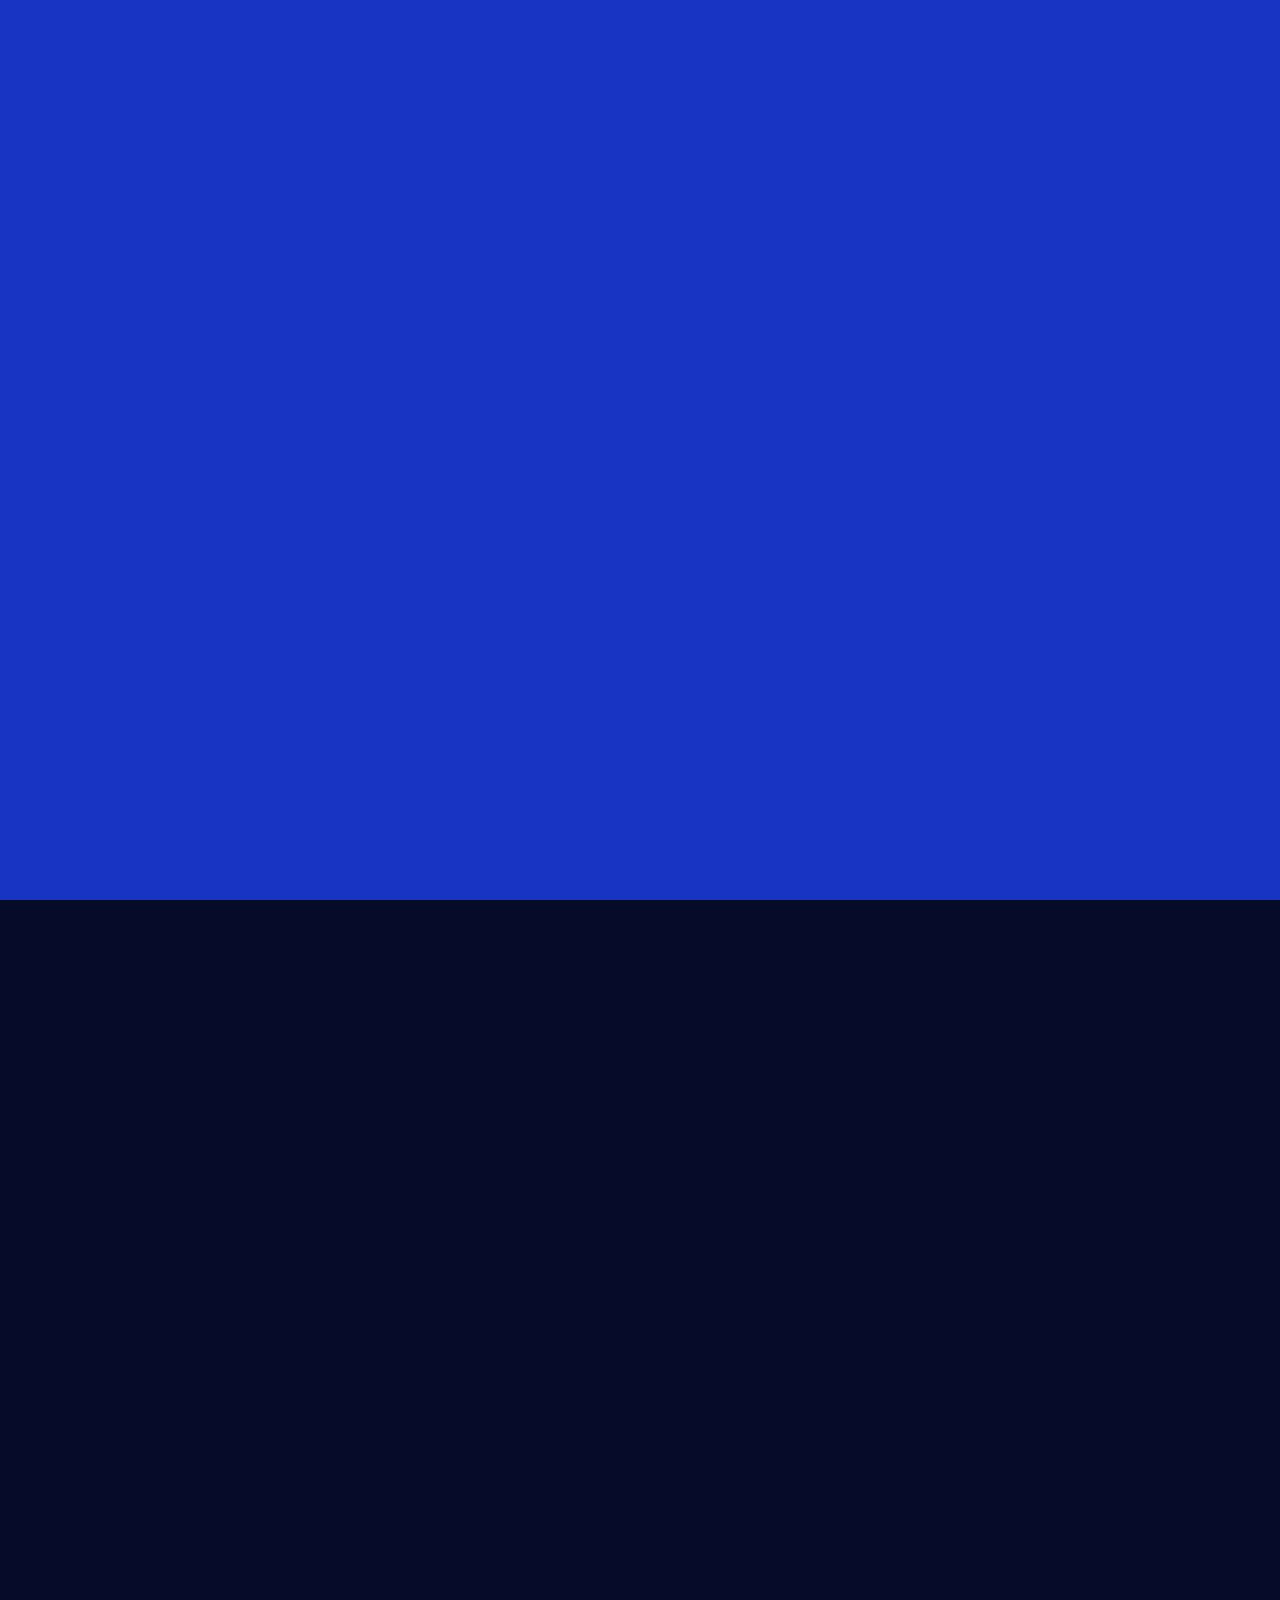
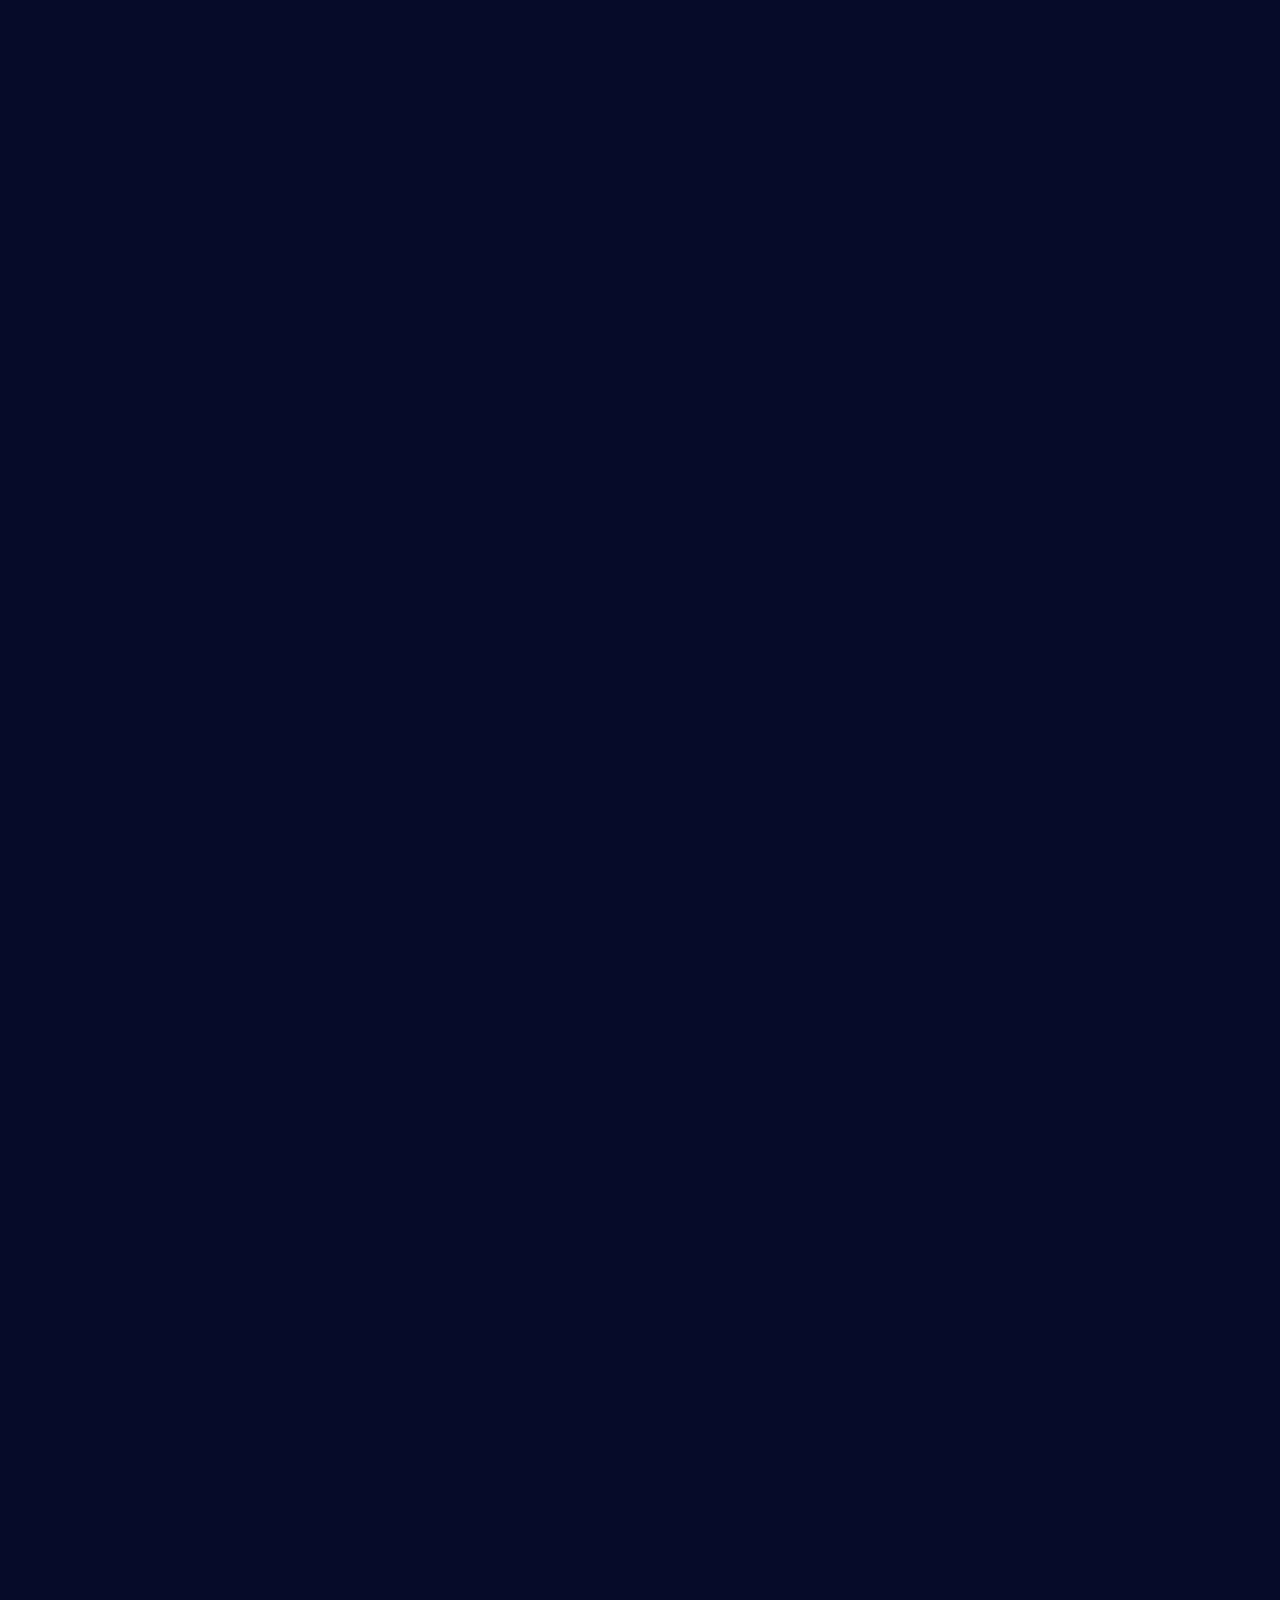
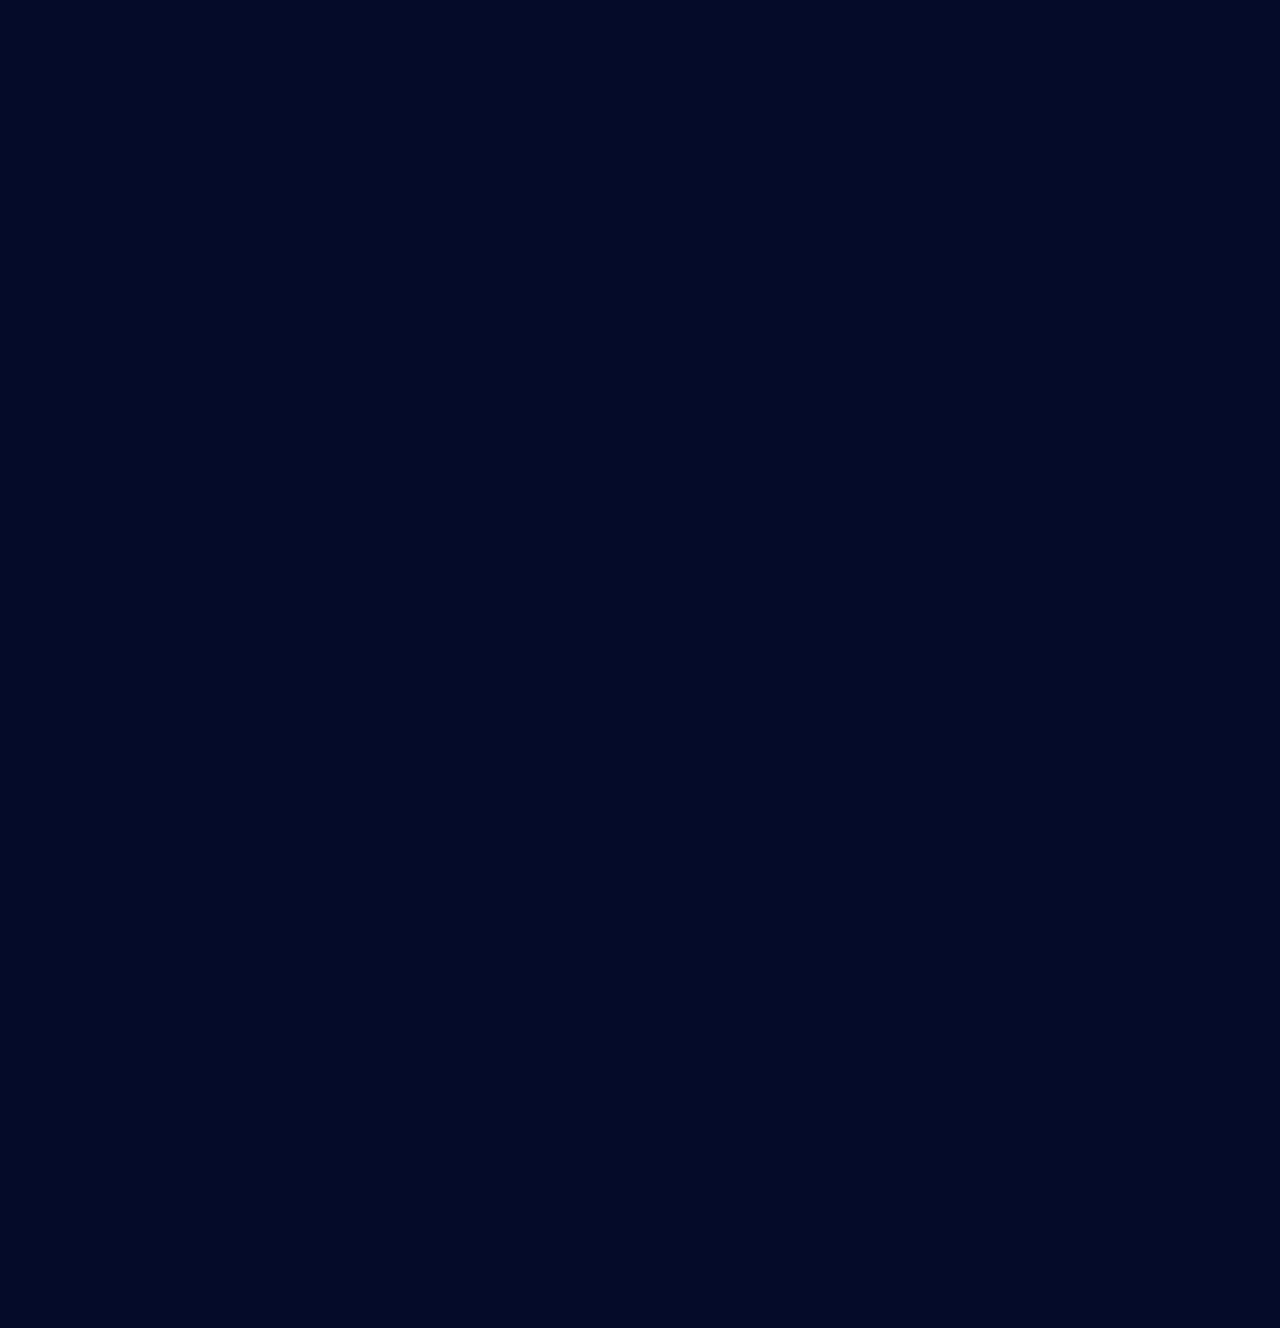
==== index.html @ 6eeadd8d "first commit" ====
<!DOCTYPE html>
<html lang="fr">
    <head>
        <meta charset="UTF-8" />
        <meta http-equiv="X-UA-Compatible" content="IE=edge" />
        <meta
            name="description"
            content="Hey, Je suis Billy Rogier, développeur web. Je suis actuellement étudiant à l'école Webstart de Paris et à la recherche d'une alternance sur Lille"
        />
        <meta name="viewport" content="width=device-width, initial-scale=1.0" />
        <link
            rel="shortcut icon"
            href="./assets/img/logo.png"
            type="image/x-icon"
        />
        <link rel="stylesheet" href="./assets/css/reset.css" />
        <link rel="stylesheet" href="./assets/css/style.css" />
        <link
            rel="stylesheet"
            href="https://cdnjs.cloudflare.com/ajax/libs/font-awesome/6.2.0/css/all.min.css"
        />
        <title>Billy Rogier | Développeur web</title>
    </head>
    <body>
        <div class="loader"></div>
        <span id="circle_animation" class="active"></span>
        <header>
            <nav class="reveal slide_up">
                <a href="#home" id="logo">
                    &#60;
                    <div>br</div>
                    &#x2044;&#62;
                </a>
                <input type="checkbox" name="slider" id="menu_burger-check" />
                <label for="menu_burger-check" id="menu_burger">
                    <p id="menu_burger-title">menu</p>
                    <div class="menu_burger-box">
                        <div class="menu_burger-bar"></div>
                        <div class="menu_burger-bar"></div>
                        <div class="menu_burger-bar"></div></div
                ></label>
                <ul id="nav_links">
                    <li><a href="#about" class="link">à propos</a></li>
                    <li><a href="#skills" class="link">Compétences</a></li>
                    <li><a href="#portfolio" class="link">Portfolio</a></li>
                    <li><a href="#contact" class="link">Contact</a></li>
                    <li class="link-container">
                        <a href="/en" id="language" class="link">EN</a>
                        <div class="link" id="toggle_light">
                            <i class="fa-solid fa-circle-half-stroke"></i>
                        </div>
                    </li>
                </ul>
            </nav>
        </header>
        <main>
            <section id="home">
                <div class="home_data grid reveal slide_right">
                    <h1>Hey, Je suis Billy Rogier</h1>
                    <p>Développeur web full stack</p>
                    <a href="#about" class="btn">voir plus</a>
                </div>
                <a href="#about">
                    <div class="scroll_down">
                        <p>défiler</p>
                        <div class="chevron_down">
                            <i class="fa-solid fa-chevron-down"></i>
                            <i class="fa-solid fa-chevron-down"></i>
                            <i class="fa-solid fa-chevron-down"></i>
                        </div></div
                ></a>
            </section>
            <section id="about">
                <div class="about_data grid">
                    <h2 class="reveal slide_up">à propos</h2>
                    <p class="reveal slide_right">
                        Je suis actuellement étudiant à l'école Webstart de
                        Paris, j'y réalise un bachelor développeur full stack
                        web et mobile. J'adore créer de nouvelles choses sur le
                        web, de l'UI & UX à la programmation. J'ai appris à
                        coder dès mon plus jeune âge, j'ai donc acquis beaucoup
                        de connaissance depuis. À la recherche d'une alternance
                        sur Lille,
                        <a
                            href="./assets/file/CV_fr.pdf"
                            target="_blank"
                            class="resume"
                            >mon CV
                            <i
                                class="fa-solid fa-arrow-up-right-from-square"
                            ></i
                        ></a>
                    </p>
                </div>
            </section>
            <section id="skills">
                <div class="skills_data grid">
                    <h2 class="reveal slide_up">Compétences</h2>
                    <div class="skills_data-container grid">
                        <ul class="skills_data-list grid">
                            <li class="skills_data-elt reveal slide_down">
                                <div class="skills_data-titles">
                                    <p>HTML</p>
                                    <p>95%</p>
                                </div>
                                <div class="skills_data-bar">
                                    <span
                                        class="skills_data-line html-line"
                                    ></span>
                                    <span
                                        class="skills_data-fit html-ball"
                                    ></span>
                                </div>
                            </li>
                            <li class="skills_data-elt reveal slide_down">
                                <div class="skills_data-titles">
                                    <p>CSS</p>
                                    <p>90%</p>
                                </div>
                                <div class="skills_data-bar">
                                    <span
                                        class="skills_data-line css-line"
                                    ></span>
                                    <span
                                        class="skills_data-fit css-ball"
                                    ></span>
                                </div>
                            </li>
                            <li class="skills_data-elt reveal slide_down">
                                <div class="skills_data-titles">
                                    <p>JavaScript</p>
                                    <p>75%</p>
                                </div>
                                <div class="skills_data-bar">
                                    <span
                                        class="skills_data-line js-line"
                                    ></span>
                                    <span
                                        class="skills_data-fit js-ball"
                                    ></span>
                                </div>
                            </li>
                            <li class="skills_data-elt reveal slide_down">
                                <div class="skills_data-titles">
                                    <p>Jquery</p>
                                    <p>70%</p>
                                </div>
                                <div class="skills_data-bar">
                                    <span
                                        class="skills_data-line jquery-line"
                                    ></span>
                                    <span
                                        class="skills_data-fit jquery-ball"
                                    ></span>
                                </div>
                            </li>
                        </ul>
                        <ul class="skills_data-list grid">
                            <li class="skills_data-elt reveal slide_down">
                                <div class="skills_data-titles">
                                    <p>PHP</p>
                                    <p>80%</p>
                                </div>
                                <div class="skills_data-bar">
                                    <span
                                        class="skills_data-line php-line"
                                    ></span>
                                    <span
                                        class="skills_data-fit php-ball"
                                    ></span>
                                </div>
                            </li>
                            <li class="skills_data-elt reveal slide_down">
                                <div class="skills_data-titles">
                                    <p>Python</p>
                                    <p>60%</p>
                                </div>
                                <div class="skills_data-bar">
                                    <span
                                        class="skills_data-line py-line"
                                    ></span>
                                    <span
                                        class="skills_data-fit py-ball"
                                    ></span>
                                </div>
                            </li>
                            <li class="skills_data-elt reveal slide_down">
                                <div class="skills_data-titles">
                                    <p>SQL</p>
                                    <p>90%</p>
                                </div>
                                <div class="skills_data-bar">
                                    <span
                                        class="skills_data-line sql-line"
                                    ></span>
                                    <span
                                        class="skills_data-fit sql-ball"
                                    ></span>
                                </div>
                            </li>

                            <li class="skills_data-elt reveal slide_down">
                                <div class="skills_data-titles">
                                    <p>React</p>
                                    <p>50%</p>
                                </div>
                                <div class="skills_data-bar">
                                    <span
                                        class="skills_data-line react-line"
                                    ></span>
                                    <span
                                        class="skills_data-fit react-ball"
                                    ></span>
                                </div>
                            </li>
                        </ul>
                    </div>
                </div>
            </section>
            <section id="portfolio">
                <div class="portfolio_data grid">
                    <h2 class="reveal slide_up">Portfolio</h2>
                    <div class="portfolio_data-container grid">
                        <div class="portfolio_data-project grid">
                            <img
                                src="./assets/img/sylviebiscuitsetcie.png"
                                alt="projet Sylvie, biscuits et cie"
                                class="portfolio_data-img reveal slide_right"
                            />
                            <div
                                class="portfolio_data-info grid reveal slide_left"
                            >
                                <h3 class="portfolio_data-title">
                                    Sylvie, biscuits et cie
                                </h3>
                                <p class="portfolio_data-text">
                                    La gourmandise est un jolie défaut
                                </p>
                                <a
                                    href="./projects/sylviebiscuitsetcie"
                                    class="btn"
                                    >voir projet</a
                                >
                            </div>
                        </div>
                    </div>
                </div>
            </section>
            <section id="contact">
                <div class="contact_data grid">
                    <h2 class="reveal slide_up">Contact</h2>
                    <form
                        method="post"
                        class="contact_form grid reveal slide_right"
                        action=""
                    >
                        <div>
                            <label for="full_name" class="input_title"
                                >Nom *</label
                            >
                            <input
                                type="text"
                                name="name"
                                id="full_name"
                                class="input-form"
                                autocomplete="off"
                            />
                        </div>
                        <div>
                            <label for="email" class="input_title"
                                >Email *</label
                            >
                            <input
                                type="email"
                                name="email"
                                class="input-form"
                                id="email"
                                autocomplete="off"
                            />
                        </div>
                        <div>
                            <label for="mail_comment" class="input_title"
                                >Message *</label
                            >
                            <textarea
                                name="message"
                                id="mail_comment"
                                cols="30"
                                class="input-form"
                                rows="10"
                                autocomplete="off"
                            ></textarea>
                        </div>
                        <div class="mail_btn-container">
                            <input
                                class="btn mail_btn"
                                type="submit"
                                name="submit"
                                value="Envoyé"
                            />
                            <div class="loader_mail"></div>
                        </div>
                    </form>
                </div>
                <ul id="social_media_grid">
                    <li class="reveal slide_left">
                        <a
                            target="_blank"
                            href="https://www.github.com/BillyRogier"
                            ><i class="fa-brands fa-github"></i
                        ></a>
                    </li>
                    <li class="reveal slide_left">
                        <a
                            target="_blank"
                            href="https://www.instagram.com/rogibilly/"
                            ><i class="fa-brands fa-instagram"></i
                        ></a>
                    </li>
                    <li class="reveal slide_left">
                        <a
                            target="_blank"
                            href="https://www.linkedin.com/in/billyrogier/"
                            ><i class="fa-brands fa-linkedin"></i
                        ></a>
                    </li>
                </ul>
            </section>
        </main>
        <footer>
            <p class="light">
                © 2023 Rogier Billy - num hébergeur : +3 70 64 50 33 78
            </p>
        </footer>
    </body>
    <script src="https://ajax.googleapis.com/ajax/libs/jquery/3.6.1/jquery.min.js"></script>
    <script src="./assets/js/cookie.js"></script>
    <script src="./assets/js/lang.js"></script>
    <script src="./assets/js/dark_light.js"></script>
    <script src="./assets/js/function.js"></script>
    <script src="./assets/js/scroll_circle.js"></script>
    <script>
        let lang = getCookie("lang");
        if (lang == "en") {
            window.location.replace("/en");
        }
    </script>
    <script src="./assets/js/contact_form.js"></script>
</html>
---- assets/css/style.css ----
@import url(https://fonts.googleapis.com/css2?family=Montserrat:wght@400;600;700&display=swap);
@import url(https://fonts.googleapis.com/css2?family=Audiowide&display=swap);
@import url("https://fonts.googleapis.com/css2?family=Amatic+SC&display=swap");
@import url("https://fonts.googleapis.com/css2?family=Poppins&display=swap");
h1,
h2,
h3,
p {
    color: var(--text-color);
}
main,
nav {
    transition: all 0.3s;
}
#logo,
section {
    align-items: center;
}
.link {
    text-align: center;
    cursor: pointer;
}
#logo,
img {
    user-select: none;
}
h1,
h2 {
    text-transform: uppercase;
}
.btn {
    display: flex;
    align-items: center;
    white-space: nowrap;
}
.btn > i {
    font-size: 25px;
}
.btn,
a {
    width: fit-content;
}
nav,
section {
    width: 100%;
    padding: 0 70px;
    display: flex;
}
body,
nav {
    background-color: var(--background-color);
}
#logo,
.btn,
main {
    transition: 0.3s;
}
#nav_links,
nav input {
    display: none;
}
#nav_links,
.loader,
nav {
    position: fixed;
}
#circle_animation,
.btn,
.skills_data-fit,
.skills_data-line {
    background-color: var(--first-color);
}
.link-container,
.skills_data-container {
    grid-template-columns: 1fr 1fr;
}
.content,
.loader {
    top: 50%;
    transform: translate(-50%, -50%);
}
#nav_links,
.content,
.loader,
.reveal,
footer,
main,
nav {
    opacity: 0;
}
.about_data,
.contact_data,
.contact_data form,
.home_data,
.portfolio_data-container,
.skills_data,
.skills_data-list {
    grid-template-rows: 1fr;
}
#menu_burger,
.btn,
.image_box,
a {
    cursor: pointer;
}
.content,
.loader,
footer {
    text-align: center;
}
:root {
    --background-color: #050b29;
    --first-color: #1734c2;
    --hover-color: #071975;
    --text-color: #fff;
    --skills-border: #999999;
    --light-color: #bcb6b6;
    --title-font: normal 700 2.441rem/1.3 "Montserrat", sans-serif;
    --subtitle-font: normal 700 1.953rem/1.3 "Montserrat", sans-serif;
    --h3-font: normal 600 1.563rem/1.3 "Montserrat", sans-serif;
    --text-font: normal 400 1rem/1.75 "Montserrat", sans-serif;
    --light-font: normal 400 0.8rem/1.75 "Monserrat", sans-serif;
}
::selection {
    background: var(--first-color);
    color: #fff;
}
html {
    scroll-behavior: smooth;
    font-size: 125%;
}
body {
    overflow-x: hidden;
    overflow-y: hidden;
}
section {
    justify-content: center;
    min-height: 100vh;
}
.project-meta-home {
    margin-right: 100px;
    z-index: 5;
}
.project-meta-desc {
    justify-items: center;
    max-width: 700px;
    z-index: 5;
}

.project-meta-design {
    justify-items: center;
    z-index: 5;
}

.color-container div {
    text-align: center;
}

.project-meta-desc > div {
    justify-items: center;
    grid-template-columns: min-content min-content;
}

.color {
    width: 150px;
    height: 150px;
    border-radius: 50%;
    border: 2px solid #050b29;
}
.grid {
    display: grid;
    gap: 1.38rem;
}
.color-container {
    gap: 2rem;
    grid-template-columns: 1fr 1fr 1fr 1fr;
}

h1 {
    font: var(--title-font);
}
.link,
h2 {
    font: var(--subtitle-font);
}
h3 {
    font: var(--h3-font);
}
.light {
    font: var(--light-font);
    color: var(--light-color);
}
.btn,
p {
    font: var(--text-font);
}
#logo,
.btn,
.link {
    color: #fff;
}
#logo div,
.chevron_down {
    color: var(--first-color);
}
.btn {
    padding: 10px 20px;
    border: 2px solid var(--background-color);
    border-radius: 10px;
    text-transform: lowercase;
    cursor: pointer;
}
.link,
.loader {
    text-transform: uppercase;
}
.btn:hover,
.content:hover {
    background-color: var(--hover-color);
}
a {
    text-decoration: none;
    height: fit-content;
}
.loader {
    border-radius: 50%;
    line-height: 100px;
    width: 200px;
    height: 200px;
    left: 50%;
    transition: 0.5s;
    letter-spacing: 0.05em;
}
.loader:after,
.loader:before {
    content: "";
    position: absolute;
    top: 0;
    left: 0;
    width: 100%;
    height: 100%;
    background: var(--background-color);
    border-radius: 50%;
    opacity: 0;
}
.loader:before {
    transform: scale(1);
    animation: 2s linear infinite pulse;
}
.loader:after {
    animation: 2s linear 1s infinite pulse;
}
@keyframes pulse {
    0% {
        transform: scale(0.6);
        opacity: 0;
    }
    33% {
        transform: scale(1);
        opacity: 1;
    }
    100% {
        transform: scale(1.6);
        opacity: 0;
    }
}
nav {
    justify-content: space-between;
    align-items: center;
    height: 80px;
    z-index: 98;
}
#logo {
    font-family: Audiowide;
    font-size: 2.441rem;
    display: flex;
    justify-content: center;
    flex-direction: row;
}
#menu_burger,
.menu_burger-box {
    display: flex;
    align-items: center;
}
#logo img {
    width: 170px;
}
#menu_burger {
    justify-content: center;
    flex-direction: row;
}
#menu_burger p {
    transition: 0.5s;
    margin-right: 10px;
}
.menu_burger-box {
    justify-content: space-between;
    flex-direction: column;
    right: 70px;
    width: 40px;
    height: 30px;
    z-index: 11;
}
#menu_burger-title {
    position: relative;
    top: 1px;
}
.menu_burger-bar {
    width: 40px;
    height: 3px;
    border-radius: 10px;
    background-color: var(--text-color);
    transition: 0.5s;
}
#nav_links {
    align-items: center;
    justify-content: center;
    flex-direction: column;
    list-style: none;
    height: 100vh;
    width: 100%;
    background-color: transparent;
    top: 0;
    left: 0;
    z-index: 10;
    transition: 0.5s;
}
#nav_links li {
    margin-bottom: 1.38em;
}
#nav_links li:last-child {
    margin-bottom: 0;
}
.link-container {
    display: grid;
    grid-gap: 1.38em;
}
.link:after {
    display: block;
    content: "";
    border-bottom: 6px solid #050b29;
    border-radius: 10px;
    transform: scaleX(0);
    transition: transform 0.3s ease-in-out;
}
.link:hover:after {
    transform: scaleX(1);
}
.link:hover {
    transition: 0.3s ease-in-out;
}
#circle_animation {
    content: "";
    position: fixed;
    top: 0;
    left: 0;
    width: 100%;
    height: 100%;
    clip-path: circle(13% at 50% 50%);
    transition: 0.3s;
    z-index: -1;
}
#circle_animation.active {
    clip-path: circle(100% at 50% 50%);
}
#circle_animation.disaper {
    clip-path: circle(0% at 50% 50%);
}
#home {
    position: relative;
    justify-content: space-between;
}
.home_data {
    z-index: 2;
}
.scroll_down {
    display: flex;
    align-items: center;
    justify-content: space-between;
    flex-direction: column;
    z-index: 3;
}
.scroll_down p {
    writing-mode: vertical-rl;
    position: relative;
    right: -3px;
}
.chevron_down {
    display: flex;
    align-items: center;
    flex-direction: column;
    font-size: 17px;
    z-index: 4;
    padding-top: 10px;
    position: relative;
    right: -2px;
}
.chevron_down i {
    animation: 1s infinite alternate mouse-scroll;
}
.chevron_down i:nth-child(n + 2) {
    animation-delay: 0.2s;
    animation-direction: alternate;
    position: relative;
    top: -5px;
}
.chevron_down i:nth-child(n + 3) {
    animation-delay: 0.3s;
    animation-direction: alternate;
    position: relative;
    top: -10px;
}
@keyframes mouse-scroll {
    0%,
    50% {
        color: var(--text-color);
    }
    100% {
        opacity: 1;
    }
}
#about {
    display: grid;
    grid-template-columns: 1fr 0.6fr;
}
.about_data {
    z-index: 5;
}
.resume {
    text-decoration: underline;
    color: var(--text-color);
}
.resume i {
    vertical-align: middle;
}
#skills {
    position: relative;
    min-height: 100vh;
    height: 100%;
}
.skills_data {
    width: 100%;
}
.skills_data-list {
    z-index: 17;
    list-style: none;
}
.skills_data-titles {
    display: flex;
    justify-content: space-between;
    padding: 0 10px 10px;
    color: var(--text-color);
}
.skills_data-bar {
    background-color: var(--background-color);
    height: 20px;
    border-radius: 10px;
    width: 100%;
    border: 2px solid var(--skills-border);
    padding: 3px;
    margin-bottom: 5px;
    display: flex;
    align-items: center;
    position: relative;
}
.skills_data-line,
.skills_percentage {
    height: 100%;
    display: block;
}
.skills_data-line {
    border-radius: 10px;
}
.skills_data-line.active {
    animation: 1s forwards slide_skills;
}
.skills_data-fit {
    display: block;
    border-radius: 50%;
    border: 2px solid var(--skills-border);
    height: 42px;
    width: 42px;
    left: 0;
    position: absolute;
}
.contact_data div,
.image_box,
footer {
    position: relative;
}
.skills_data-fit.active {
    animation: 1s forwards slide_circle;
}
.html-line {
    width: 95%;
}

.html-ball {
    left: calc(95% - 42px);
}

.css-line {
    width: 90%;
}

.css-ball {
    left: calc(90% - 42px);
}

.js-line {
    width: 75%;
}

.js-ball {
    left: calc(75% - 42px);
}

.php-line {
    width: 80%;
}

.php-ball {
    left: calc(80% - 42px);
}

.py-line {
    width: 60%;
}

.py-ball {
    left: calc(60% - 42px);
}

.sql-line {
    width: 90%;
}

.sql-ball {
    left: calc(90% - 42px);
}

.jquery-line {
    width: 70%;
}

.jquery-ball {
    left: calc(70% - 42px);
}

.react-line {
    width: 50%;
}

.react-ball {
    left: calc(50% - 42px);
}
@keyframes slide_skills {
    0% {
        opacity: 1;
        width: 0;
    }
    100% {
        opacity: 1;
    }
}
@keyframes slide_circle {
    0% {
        opacity: 1;
        left: 0;
    }
    100% {
        opacity: 1;
    }
}
#portfolio {
    flex-direction: column;
    align-items: flex-start;
    padding-top: 80px;
    min-height: 100vh;
    height: 100%;
}
.portfolio_data-project {
    align-items: center;
    grid-template-columns: 300px minmax(300px, 600px);
}
.contact_data .mail_btn-container,
.content {
    align-items: center;
    display: flex;
    transition: 0.3s;
}
.portfolio_data-project:nth-child(2n).image_box {
    order: -1;
}
.portfolio_data-img {
    width: 100%;
}
.portfolio_data-img {
    width: 100%;
    border-radius: 10px;
    transition: 0.3s;
}
.contact_data input:nth-child(n + 2),
.input_title,
textarea {
    background-color: var(--background-color);
    font: var(--text-font);
}
#contact {
    justify-content: space-between;
}
.contact_form {
    justify-items: flex-start;
}
.contact_data input:nth-child(n + 2),
textarea {
    width: 50vw;
    min-width: 50vw;
    max-width: 50vw;
    border: 2px solid var(--first-color);
    border-radius: 10px;
    color: var(--text-color);
    padding: 8px 15px;
    outline: 0;
}
.contact_data textarea {
    min-height: 10vh;
    height: 30vh;
    max-height: 35vh;
}
.input_title {
    position: absolute;
    top: -11px;
    left: 30px;
    padding: 0 15px;
    border-radius: 10px;
    width: fit-content;
    z-index: 15;
    color: var(--text-color);
    line-height: 1;
}
.contact_data input:nth-child(n + 2).invalid,
.contact_data textarea.invalid {
    border-color: maroon;
}
.contact_data input:nth-child(n + 2).active:invalid {
    border-color: maroon;
}
.contact_data input:nth-child(n + 2).active:valid {
    border-color: green;
}
textarea.active:valid {
    border-color: green;
}
.contact_data .mail_btn-container {
    min-width: 90px;
    height: fit-content;
    width: fit-content;
    justify-content: center;
    position: relative;
}
.mail_btn {
    width: 100%;
    transition: 0.3s;
}
.mail_btn-container .loader_mail {
    position: absolute;
    transform: translate(-50%, -50%);
    border: 3px solid var(--background-color);
    border-top: 3px solid var(--text-color);
    background-color: transparent;
    border-radius: 50%;
    width: 30px;
    height: 30px;
    animation: 2s linear infinite spin;
    display: none;
    cursor: pointer;
}
.mail_btn-container .loader_mail.active {
    display: block;
}

#design {
    padding: 80px 30px;
}

#project {
    padding-top: 80px;
}

.project-meta-design .responsive {
    display: none;
}

@keyframes spin {
    0% {
        transform: rotate(0);
    }
    100% {
        transform: rotate(360deg);
    }
}
#social_media_grid {
    display: flex;
    align-items: center;
    justify-content: center;
    flex-direction: column;
    list-style: none;
    z-index: 16;
}
#social_media_grid li:nth-child(n + 2) {
    margin-top: 10px;
}
#social_media_grid a {
    color: var(--text-color);
    font-size: 40px;
    cursor: pointer;
}

#colors,
#fonts,
#design {
    padding-top: 10rem;
    align-content: center;
    min-height: min-content;
    grid-template-rows: min-content min-content;
}

footer {
    transition: 0.3s;
    bottom: 5px;
    padding: 0 35px;
}
::-webkit-scrollbar {
    width: 10px;
}
::-webkit-scrollbar-track {
    background: 0 0;
}
::-webkit-scrollbar-thumb {
    transition: 0.3s;
    background: var(--first-color);
    border-radius: 10px;
}
::-webkit-scrollbar-thumb:hover {
    background: var(--hover-color);
}
.reveal.active.slide_up {
    animation: 1s forwards slideUp;
}
@keyframes slideUp {
    0% {
        transform: translateY(-30px);
        opacity: 0;
    }
    100% {
        transform: translateY(0);
        opacity: 1;
    }
}
.reveal.active.slide_down {
    animation: 1s forwards slideDown;
}
@keyframes slideDown {
    0% {
        transform: translateY(30px);
        opacity: 0;
    }
    100% {
        transform: translateY(0);
        opacity: 1;
    }
}
.reveal.active.slide_right {
    animation: 1s forwards slideRight;
}
@keyframes slideRight {
    0% {
        transform: translateX(-30px);
        opacity: 0;
    }
    100% {
        transform: translateY(0);
        opacity: 1;
    }
}
.reveal.active.slide_left {
    opacity: 0;
    animation: 1s forwards slideLeft;
}
@keyframes slideLeft {
    0% {
        transform: translateX(30px);
        opacity: 0;
    }
    100% {
        transform: translateY(0);
        opacity: 1;
    }
}
.amaticac p {
    font-family: "Amatic SC", cursive;
    font-size: 2rem;
    word-wrap: break-word;
    white-space: pre-line;
}

.poppins p {
    font-family: "Poppins", sans-serif;
    font-size: 2rem;
    word-wrap: break-word;
    white-space: pre-line;
}

.poppins {
    white-space: nowrap;
}

.bar {
    height: 100%;
    width: 2px;
    background-color: var(--text-color);
}

.font-container {
    grid-template-columns: minmax(250px, 700px) 1fr minmax(250px, 700px);
}

.project-meta-design img {
    max-width: 70%;
}

.about_data > p {
    max-width: 900px;
}

.mockup_img {
    width: 40vw;
    max-width: 700px;
}

@media (max-width: 768px) {
    :root {
        --title-font: normal 700 2.074rem/1.3 "Montserrat", sans-serif;
        --subtitle-font: normal 700 1.728rem/1.3 "Montserrat", sans-serif;
        --h3-font: normal 600 1.44rem/1.3 "Montserrat", sans-serif;
        --light-font: normal 400 0.833rem/1.75 "Monserrat", sans-serif;
    }
    nav,
    section {
        padding: 0 30px;
    }
    #menu_burger p,
    .scroll_down p {
        display: none;
    }
    .loader {
        width: 125px;
        height: 125px;
    }
    .scroll_down {
        position: absolute;
        bottom: 0;
        left: 50%;
        transform: translate(-50%, -50%);
    }
    #about {
        display: grid;
        grid-template-columns: 1fr 0fr;
    }
    #skills {
        padding-top: 80px;
    }
    .skills_data-container {
        grid-template-columns: 1fr;
    }
    .portfolio_data-img {
        max-width: 250px;
    }
    .portfolio_data-project {
        grid-template-columns: minmax(50px, 600px);
    }
    .image_box {
        order: -1;
        max-width: 250px;
    }
    .contact_data input:nth-child(n + 2),
    textarea {
        width: 60vw;
        min-width: 60vw;
        max-width: 60vw;
    }
    .input_title {
        left: 20px;
    }
    .amaticac p {
        font-size: 1.7rem;
    }
    .poppins p {
        font-size: 1.7rem;
    }

    .font-container {
        grid-template-rows: min-content min-content min-content;
        grid-template-columns: minmax(100px, 700px);
        text-align: center;
    }
    .bar {
        width: 100%;
        height: 2px;
    }
    #colors {
        padding-top: 80px;
    }
    .color-container {
        grid-template-columns: 1fr;
        grid-template-rows: repeat(4, 1fr);
        gap: 1rem;
    }
    .project-meta-design img {
        max-width: 100%;
    }

    .project-meta-design img {
        display: none;
    }

    .project-meta-design .responsive {
        display: block;
    }

    .mockup_img {
        display: none;
    }
    .project-meta-home {
        justify-items: center;
        text-align: center;
        margin-right: 0;
    }

    .project-meta-desc > div {
        grid-template-columns: min-content;
        grid-template-rows: min-content min-content;
    }
}
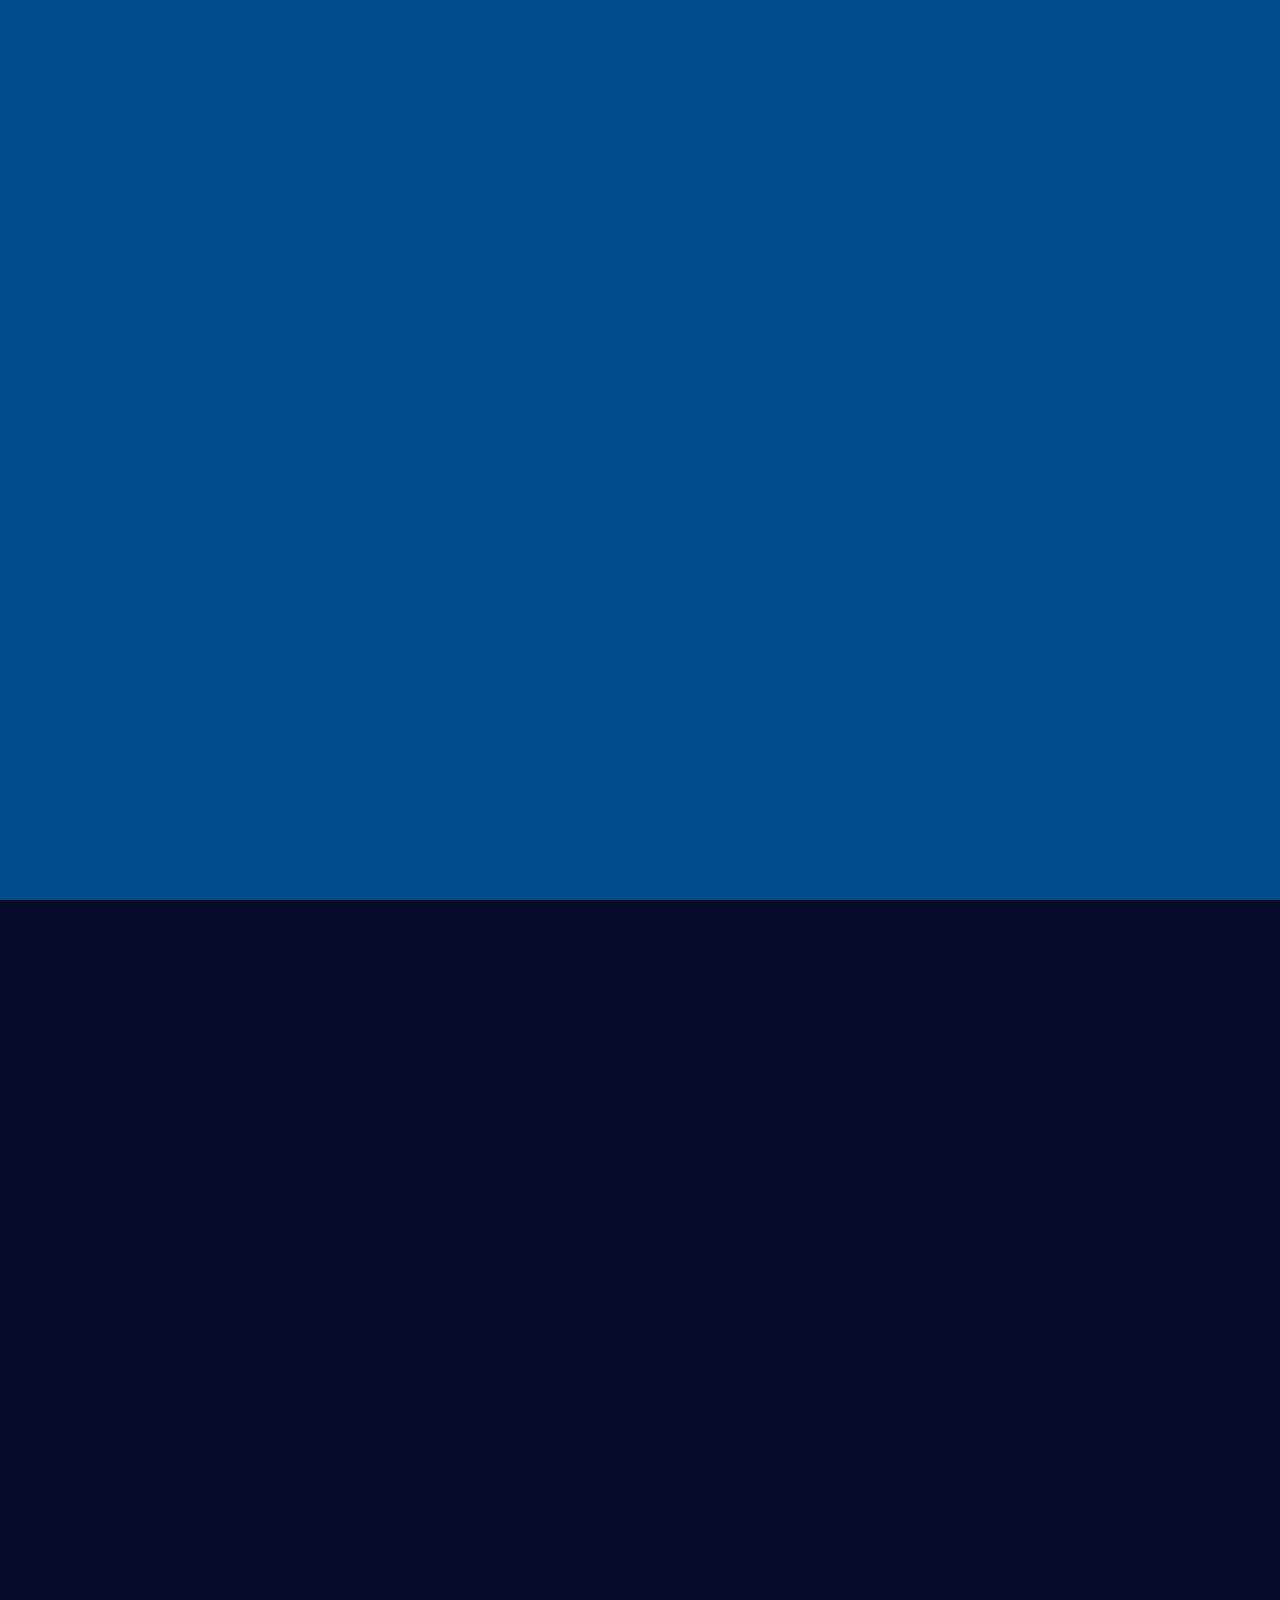
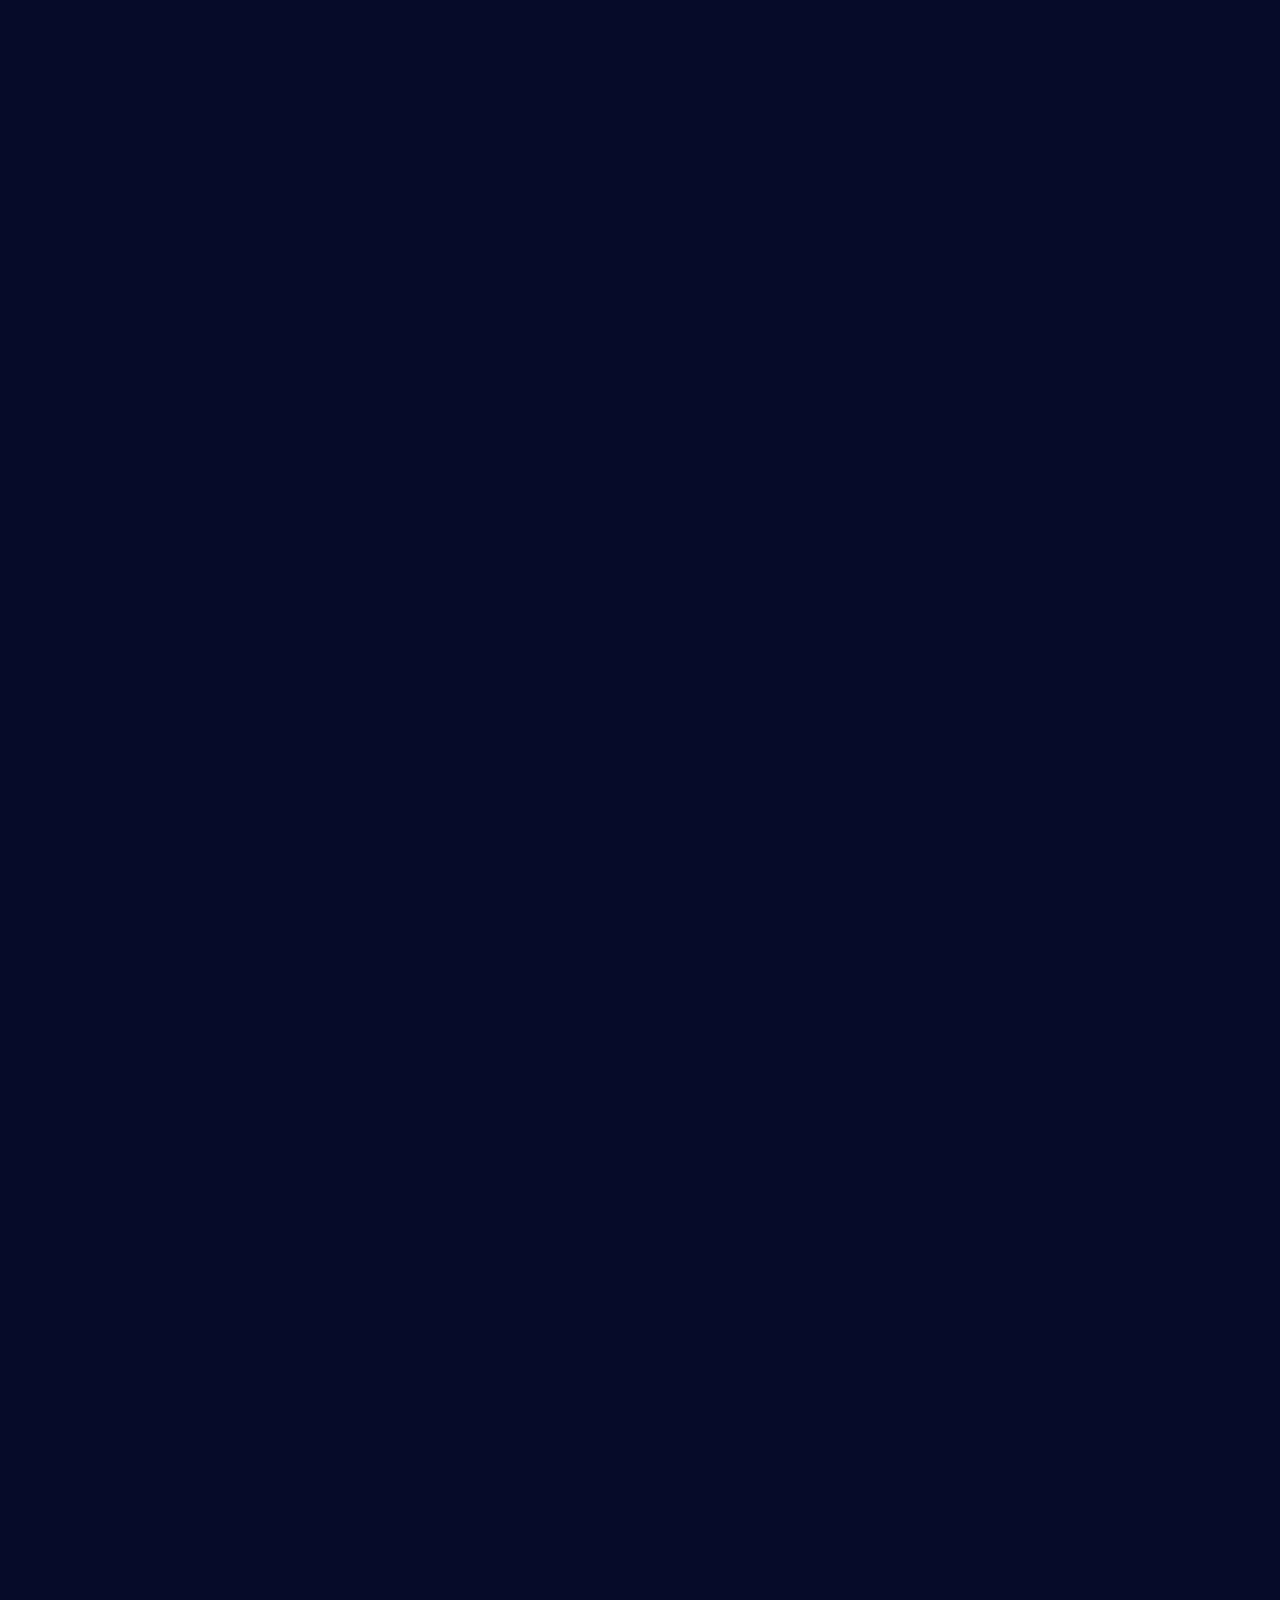
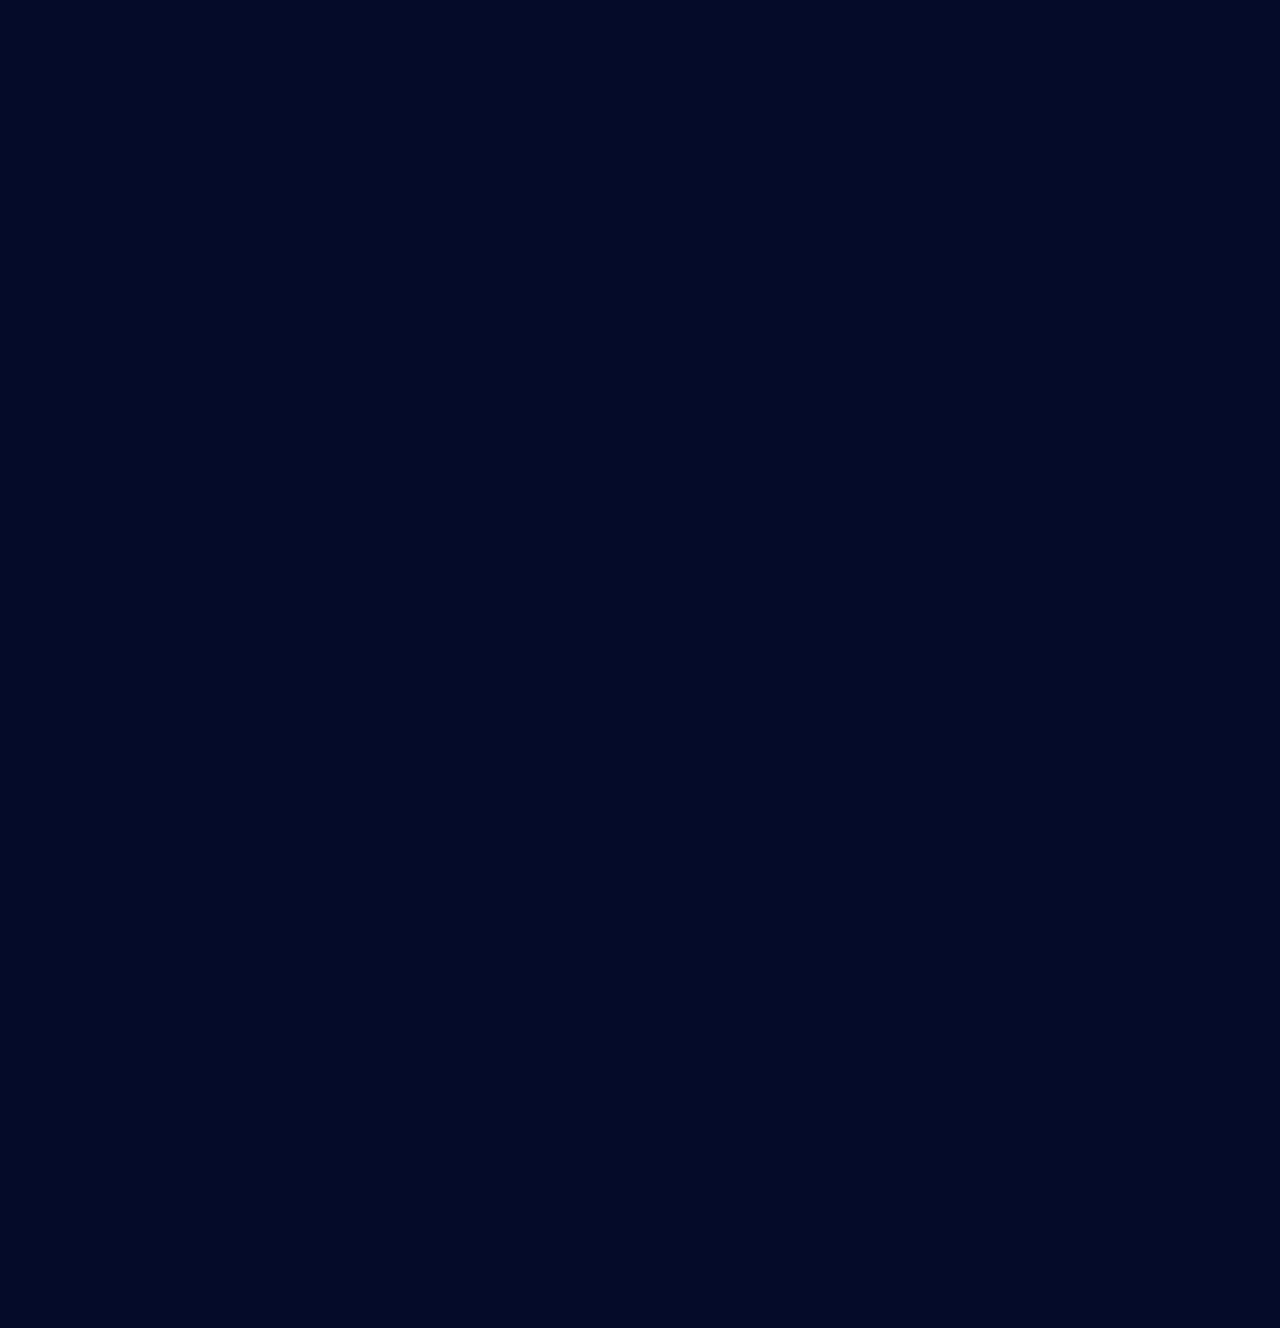
==== commit 84887820: "add Les Truelles Ardéchoises project" ====
--- a/index.html
+++ b/index.html
@@ -7,7 +7,7 @@
             name="description"
             content="Hey, Je suis Billy Rogier, développeur web. Je suis actuellement étudiant à l'école Webstart de Paris et à la recherche d'une alternance sur Lille"
         />
-        <meta name="viewport" content="width=device-width, initial-scale=1.0" />
+        <meta name="viewport" content="width=device-width,initial-scale=1" />
         <link
             rel="shortcut icon"
             href="./assets/img/logo.png"
@@ -26,14 +26,14 @@
         <span id="circle_animation" class="active"></span>
         <header>
             <nav class="reveal slide_up">
-                <a href="#home" id="logo">
-                    &#60;
-                    <div>br</div>
-                    &#x2044;&#62;
-                </a>
-                <input type="checkbox" name="slider" id="menu_burger-check" />
-                <label for="menu_burger-check" id="menu_burger">
-                    <p id="menu_burger-title">menu</p>
+                <a href="#home" id="logo"
+                    ><img src="./assets/img/logo.svg" alt="logo" /></a
+                ><input
+                    type="checkbox"
+                    name="slider"
+                    id="menu_burger-check"
+                /><label for="menu_burger-check" id="menu_burger"
+                    ><p id="menu_burger-title">menu</p>
                     <div class="menu_burger-box">
                         <div class="menu_burger-bar"></div>
                         <div class="menu_burger-bar"></div>
@@ -58,15 +58,15 @@
                 <div class="home_data grid reveal slide_right">
                     <h1>Hey, Je suis Billy Rogier</h1>
                     <p>Développeur web full stack</p>
-                    <a href="#about" class="btn">voir plus</a>
-                </div>
-                <a href="#about">
-                    <div class="scroll_down">
+                    <a href="#about" class="btn">Voir plus</a>
+                </div>
+                <a href="#about"
+                    ><div class="scroll_down">
                         <p>défiler</p>
                         <div class="chevron_down">
-                            <i class="fa-solid fa-chevron-down"></i>
-                            <i class="fa-solid fa-chevron-down"></i>
-                            <i class="fa-solid fa-chevron-down"></i>
+                            <i class="fa-solid fa-chevron-down"></i
+                            ><i class="fa-solid fa-chevron-down"></i
+                            ><i class="fa-solid fa-chevron-down"></i>
                         </div></div
                 ></a>
             </section>
@@ -74,22 +74,14 @@
                 <div class="about_data grid">
                     <h2 class="reveal slide_up">à propos</h2>
                     <p class="reveal slide_right">
-                        Je suis actuellement étudiant à l'école Webstart de
-                        Paris, j'y réalise un bachelor développeur full stack
-                        web et mobile. J'adore créer de nouvelles choses sur le
-                        web, de l'UI & UX à la programmation. J'ai appris à
-                        coder dès mon plus jeune âge, j'ai donc acquis beaucoup
-                        de connaissance depuis. À la recherche d'une alternance
-                        sur Lille,
-                        <a
-                            href="./assets/file/CV_fr.pdf"
-                            target="_blank"
-                            class="resume"
-                            >mon CV
-                            <i
-                                class="fa-solid fa-arrow-up-right-from-square"
-                            ></i
-                        ></a>
+                        Je suis un développeur web freelance passionné par mon
+                        métier. Je suis toujours à l'affût des nouvelles
+                        technologies et des tendances pour améliorer mon travail
+                        et offrir des projets toujours meilleurs. J'apprécie la
+                        diversité des projets sur lesquels je travaille et je
+                        suis toujours prêt à relever de nouveaux défis pour
+                        améliorer mes compétences et proposer des solutions
+                        toujours plus efficaces.
                     </p>
                 </div>
             </section>
@@ -107,9 +99,6 @@
                                     <span
                                         class="skills_data-line html-line"
                                     ></span>
-                                    <span
-                                        class="skills_data-fit html-ball"
-                                    ></span>
                                 </div>
                             </li>
                             <li class="skills_data-elt reveal slide_down">
@@ -121,9 +110,6 @@
                                     <span
                                         class="skills_data-line css-line"
                                     ></span>
-                                    <span
-                                        class="skills_data-fit css-ball"
-                                    ></span>
                                 </div>
                             </li>
                             <li class="skills_data-elt reveal slide_down">
@@ -135,9 +121,6 @@
                                     <span
                                         class="skills_data-line js-line"
                                     ></span>
-                                    <span
-                                        class="skills_data-fit js-ball"
-                                    ></span>
                                 </div>
                             </li>
                             <li class="skills_data-elt reveal slide_down">
@@ -149,9 +132,6 @@
                                     <span
                                         class="skills_data-line jquery-line"
                                     ></span>
-                                    <span
-                                        class="skills_data-fit jquery-ball"
-                                    ></span>
                                 </div>
                             </li>
                         </ul>
@@ -165,9 +145,6 @@
                                     <span
                                         class="skills_data-line php-line"
                                     ></span>
-                                    <span
-                                        class="skills_data-fit php-ball"
-                                    ></span>
                                 </div>
                             </li>
                             <li class="skills_data-elt reveal slide_down">
@@ -179,9 +156,6 @@
                                     <span
                                         class="skills_data-line py-line"
                                     ></span>
-                                    <span
-                                        class="skills_data-fit py-ball"
-                                    ></span>
                                 </div>
                             </li>
                             <li class="skills_data-elt reveal slide_down">
@@ -193,12 +167,8 @@
                                     <span
                                         class="skills_data-line sql-line"
                                     ></span>
-                                    <span
-                                        class="skills_data-fit sql-ball"
-                                    ></span>
-                                </div>
-                            </li>
-
+                                </div>
+                            </li>
                             <li class="skills_data-elt reveal slide_down">
                                 <div class="skills_data-titles">
                                     <p>React</p>
@@ -207,9 +177,6 @@
                                 <div class="skills_data-bar">
                                     <span
                                         class="skills_data-line react-line"
-                                    ></span>
-                                    <span
-                                        class="skills_data-fit react-ball"
                                     ></span>
                                 </div>
                             </li>
@@ -231,15 +198,32 @@
                                 class="portfolio_data-info grid reveal slide_left"
                             >
                                 <h3 class="portfolio_data-title">
-                                    Sylvie, biscuits et cie
+                                    Sylvie, Biscuits et cie
                                 </h3>
                                 <p class="portfolio_data-text">
-                                    La gourmandise est un jolie défaut
+                                    La gourmandise est un joli défaut
                                 </p>
                                 <a
                                     href="./projects/sylviebiscuitsetcie"
                                     class="btn"
-                                    >voir projet</a
+                                    >Voir projet</a
+                                >
+                            </div>
+                        </div>
+                        <div class="portfolio_data-project grid">
+                            <img
+                                src="./assets/img/lestruellesardechoises.svg"
+                                alt="projet Les Truelles Ardéchoises"
+                                class="portfolio_data-img reveal slide_left"
+                            />
+                            <div
+                                class="portfolio_data-info grid reveal slide_right"
+                            >
+                                <h3 class="portfolio_data-title">
+                                    Les Truelles Ardéchoises
+                                </h3>
+                                <a href="./projects/lestruellesardechoises/" class="btn"
+                                    >Voir projet</a
                                 >
                             </div>
                         </div>
@@ -257,9 +241,7 @@
                         <div>
                             <label for="full_name" class="input_title"
                                 >Nom *</label
-                            >
-                            <input
-                                type="text"
+                            ><input
                                 name="name"
                                 id="full_name"
                                 class="input-form"
@@ -269,8 +251,7 @@
                         <div>
                             <label for="email" class="input_title"
                                 >Email *</label
-                            >
-                            <input
+                            ><input
                                 type="email"
                                 name="email"
                                 class="input-form"
@@ -281,8 +262,7 @@
                         <div>
                             <label for="mail_comment" class="input_title"
                                 >Message *</label
-                            >
-                            <textarea
+                            ><textarea
                                 name="message"
                                 id="mail_comment"
                                 cols="30"
@@ -296,7 +276,7 @@
                                 class="btn mail_btn"
                                 type="submit"
                                 name="submit"
-                                value="Envoyé"
+                                value="Envoyer"
                             />
                             <div class="loader_mail"></div>
                         </div>
@@ -313,7 +293,7 @@
                     <li class="reveal slide_left">
                         <a
                             target="_blank"
-                            href="https://www.instagram.com/rogibilly/"
+                            href="https://www.instagram.com/billy_rogier/"
                             ><i class="fa-brands fa-instagram"></i
                         ></a>
                     </li>
@@ -335,14 +315,12 @@
     </body>
     <script src="https://ajax.googleapis.com/ajax/libs/jquery/3.6.1/jquery.min.js"></script>
     <script src="./assets/js/cookie.js"></script>
-    <script src="./assets/js/lang.js"></script>
-    <script src="./assets/js/dark_light.js"></script>
     <script src="./assets/js/function.js"></script>
-    <script src="./assets/js/scroll_circle.js"></script>
+    <script src="./assets/js/animation.js"></script>
     <script>
-        let lang = getCookie("lang");
-        if (lang == "en") {
-            window.location.replace("/en");
+        let lang = getCookie('lang');
+        if (lang == 'en') {
+            window.location.replace('/en');
         }
     </script>
     <script src="./assets/js/contact_form.js"></script>
--- a/assets/css/style.css
+++ b/assets/css/style.css
@@ -1,945 +1 @@
-@import url(https://fonts.googleapis.com/css2?family=Montserrat:wght@400;600;700&display=swap);
-@import url(https://fonts.googleapis.com/css2?family=Audiowide&display=swap);
-@import url("https://fonts.googleapis.com/css2?family=Amatic+SC&display=swap");
-@import url("https://fonts.googleapis.com/css2?family=Poppins&display=swap");
-h1,
-h2,
-h3,
-p {
-    color: var(--text-color);
-}
-main,
-nav {
-    transition: all 0.3s;
-}
-#logo,
-section {
-    align-items: center;
-}
-.link {
-    text-align: center;
-    cursor: pointer;
-}
-#logo,
-img {
-    user-select: none;
-}
-h1,
-h2 {
-    text-transform: uppercase;
-}
-.btn {
-    display: flex;
-    align-items: center;
-    white-space: nowrap;
-}
-.btn > i {
-    font-size: 25px;
-}
-.btn,
-a {
-    width: fit-content;
-}
-nav,
-section {
-    width: 100%;
-    padding: 0 70px;
-    display: flex;
-}
-body,
-nav {
-    background-color: var(--background-color);
-}
-#logo,
-.btn,
-main {
-    transition: 0.3s;
-}
-#nav_links,
-nav input {
-    display: none;
-}
-#nav_links,
-.loader,
-nav {
-    position: fixed;
-}
-#circle_animation,
-.btn,
-.skills_data-fit,
-.skills_data-line {
-    background-color: var(--first-color);
-}
-.link-container,
-.skills_data-container {
-    grid-template-columns: 1fr 1fr;
-}
-.content,
-.loader {
-    top: 50%;
-    transform: translate(-50%, -50%);
-}
-#nav_links,
-.content,
-.loader,
-.reveal,
-footer,
-main,
-nav {
-    opacity: 0;
-}
-.about_data,
-.contact_data,
-.contact_data form,
-.home_data,
-.portfolio_data-container,
-.skills_data,
-.skills_data-list {
-    grid-template-rows: 1fr;
-}
-#menu_burger,
-.btn,
-.image_box,
-a {
-    cursor: pointer;
-}
-.content,
-.loader,
-footer {
-    text-align: center;
-}
-:root {
-    --background-color: #050b29;
-    --first-color: #1734c2;
-    --hover-color: #071975;
-    --text-color: #fff;
-    --skills-border: #999999;
-    --light-color: #bcb6b6;
-    --title-font: normal 700 2.441rem/1.3 "Montserrat", sans-serif;
-    --subtitle-font: normal 700 1.953rem/1.3 "Montserrat", sans-serif;
-    --h3-font: normal 600 1.563rem/1.3 "Montserrat", sans-serif;
-    --text-font: normal 400 1rem/1.75 "Montserrat", sans-serif;
-    --light-font: normal 400 0.8rem/1.75 "Monserrat", sans-serif;
-}
-::selection {
-    background: var(--first-color);
-    color: #fff;
-}
-html {
-    scroll-behavior: smooth;
-    font-size: 125%;
-}
-body {
-    overflow-x: hidden;
-    overflow-y: hidden;
-}
-section {
-    justify-content: center;
-    min-height: 100vh;
-}
-.project-meta-home {
-    margin-right: 100px;
-    z-index: 5;
-}
-.project-meta-desc {
-    justify-items: center;
-    max-width: 700px;
-    z-index: 5;
-}
-
-.project-meta-design {
-    justify-items: center;
-    z-index: 5;
-}
-
-.color-container div {
-    text-align: center;
-}
-
-.project-meta-desc > div {
-    justify-items: center;
-    grid-template-columns: min-content min-content;
-}
-
-.color {
-    width: 150px;
-    height: 150px;
-    border-radius: 50%;
-    border: 2px solid #050b29;
-}
-.grid {
-    display: grid;
-    gap: 1.38rem;
-}
-.color-container {
-    gap: 2rem;
-    grid-template-columns: 1fr 1fr 1fr 1fr;
-}
-
-h1 {
-    font: var(--title-font);
-}
-.link,
-h2 {
-    font: var(--subtitle-font);
-}
-h3 {
-    font: var(--h3-font);
-}
-.light {
-    font: var(--light-font);
-    color: var(--light-color);
-}
-.btn,
-p {
-    font: var(--text-font);
-}
-#logo,
-.btn,
-.link {
-    color: #fff;
-}
-#logo div,
-.chevron_down {
-    color: var(--first-color);
-}
-.btn {
-    padding: 10px 20px;
-    border: 2px solid var(--background-color);
-    border-radius: 10px;
-    text-transform: lowercase;
-    cursor: pointer;
-}
-.link,
-.loader {
-    text-transform: uppercase;
-}
-.btn:hover,
-.content:hover {
-    background-color: var(--hover-color);
-}
-a {
-    text-decoration: none;
-    height: fit-content;
-}
-.loader {
-    border-radius: 50%;
-    line-height: 100px;
-    width: 200px;
-    height: 200px;
-    left: 50%;
-    transition: 0.5s;
-    letter-spacing: 0.05em;
-}
-.loader:after,
-.loader:before {
-    content: "";
-    position: absolute;
-    top: 0;
-    left: 0;
-    width: 100%;
-    height: 100%;
-    background: var(--background-color);
-    border-radius: 50%;
-    opacity: 0;
-}
-.loader:before {
-    transform: scale(1);
-    animation: 2s linear infinite pulse;
-}
-.loader:after {
-    animation: 2s linear 1s infinite pulse;
-}
-@keyframes pulse {
-    0% {
-        transform: scale(0.6);
-        opacity: 0;
-    }
-    33% {
-        transform: scale(1);
-        opacity: 1;
-    }
-    100% {
-        transform: scale(1.6);
-        opacity: 0;
-    }
-}
-nav {
-    justify-content: space-between;
-    align-items: center;
-    height: 80px;
-    z-index: 98;
-}
-#logo {
-    font-family: Audiowide;
-    font-size: 2.441rem;
-    display: flex;
-    justify-content: center;
-    flex-direction: row;
-}
-#menu_burger,
-.menu_burger-box {
-    display: flex;
-    align-items: center;
-}
-#logo img {
-    width: 170px;
-}
-#menu_burger {
-    justify-content: center;
-    flex-direction: row;
-}
-#menu_burger p {
-    transition: 0.5s;
-    margin-right: 10px;
-}
-.menu_burger-box {
-    justify-content: space-between;
-    flex-direction: column;
-    right: 70px;
-    width: 40px;
-    height: 30px;
-    z-index: 11;
-}
-#menu_burger-title {
-    position: relative;
-    top: 1px;
-}
-.menu_burger-bar {
-    width: 40px;
-    height: 3px;
-    border-radius: 10px;
-    background-color: var(--text-color);
-    transition: 0.5s;
-}
-#nav_links {
-    align-items: center;
-    justify-content: center;
-    flex-direction: column;
-    list-style: none;
-    height: 100vh;
-    width: 100%;
-    background-color: transparent;
-    top: 0;
-    left: 0;
-    z-index: 10;
-    transition: 0.5s;
-}
-#nav_links li {
-    margin-bottom: 1.38em;
-}
-#nav_links li:last-child {
-    margin-bottom: 0;
-}
-.link-container {
-    display: grid;
-    grid-gap: 1.38em;
-}
-.link:after {
-    display: block;
-    content: "";
-    border-bottom: 6px solid #050b29;
-    border-radius: 10px;
-    transform: scaleX(0);
-    transition: transform 0.3s ease-in-out;
-}
-.link:hover:after {
-    transform: scaleX(1);
-}
-.link:hover {
-    transition: 0.3s ease-in-out;
-}
-#circle_animation {
-    content: "";
-    position: fixed;
-    top: 0;
-    left: 0;
-    width: 100%;
-    height: 100%;
-    clip-path: circle(13% at 50% 50%);
-    transition: 0.3s;
-    z-index: -1;
-}
-#circle_animation.active {
-    clip-path: circle(100% at 50% 50%);
-}
-#circle_animation.disaper {
-    clip-path: circle(0% at 50% 50%);
-}
-#home {
-    position: relative;
-    justify-content: space-between;
-}
-.home_data {
-    z-index: 2;
-}
-.scroll_down {
-    display: flex;
-    align-items: center;
-    justify-content: space-between;
-    flex-direction: column;
-    z-index: 3;
-}
-.scroll_down p {
-    writing-mode: vertical-rl;
-    position: relative;
-    right: -3px;
-}
-.chevron_down {
-    display: flex;
-    align-items: center;
-    flex-direction: column;
-    font-size: 17px;
-    z-index: 4;
-    padding-top: 10px;
-    position: relative;
-    right: -2px;
-}
-.chevron_down i {
-    animation: 1s infinite alternate mouse-scroll;
-}
-.chevron_down i:nth-child(n + 2) {
-    animation-delay: 0.2s;
-    animation-direction: alternate;
-    position: relative;
-    top: -5px;
-}
-.chevron_down i:nth-child(n + 3) {
-    animation-delay: 0.3s;
-    animation-direction: alternate;
-    position: relative;
-    top: -10px;
-}
-@keyframes mouse-scroll {
-    0%,
-    50% {
-        color: var(--text-color);
-    }
-    100% {
-        opacity: 1;
-    }
-}
-#about {
-    display: grid;
-    grid-template-columns: 1fr 0.6fr;
-}
-.about_data {
-    z-index: 5;
-}
-.resume {
-    text-decoration: underline;
-    color: var(--text-color);
-}
-.resume i {
-    vertical-align: middle;
-}
-#skills {
-    position: relative;
-    min-height: 100vh;
-    height: 100%;
-}
-.skills_data {
-    width: 100%;
-}
-.skills_data-list {
-    z-index: 17;
-    list-style: none;
-}
-.skills_data-titles {
-    display: flex;
-    justify-content: space-between;
-    padding: 0 10px 10px;
-    color: var(--text-color);
-}
-.skills_data-bar {
-    background-color: var(--background-color);
-    height: 20px;
-    border-radius: 10px;
-    width: 100%;
-    border: 2px solid var(--skills-border);
-    padding: 3px;
-    margin-bottom: 5px;
-    display: flex;
-    align-items: center;
-    position: relative;
-}
-.skills_data-line,
-.skills_percentage {
-    height: 100%;
-    display: block;
-}
-.skills_data-line {
-    border-radius: 10px;
-}
-.skills_data-line.active {
-    animation: 1s forwards slide_skills;
-}
-.skills_data-fit {
-    display: block;
-    border-radius: 50%;
-    border: 2px solid var(--skills-border);
-    height: 42px;
-    width: 42px;
-    left: 0;
-    position: absolute;
-}
-.contact_data div,
-.image_box,
-footer {
-    position: relative;
-}
-.skills_data-fit.active {
-    animation: 1s forwards slide_circle;
-}
-.html-line {
-    width: 95%;
-}
-
-.html-ball {
-    left: calc(95% - 42px);
-}
-
-.css-line {
-    width: 90%;
-}
-
-.css-ball {
-    left: calc(90% - 42px);
-}
-
-.js-line {
-    width: 75%;
-}
-
-.js-ball {
-    left: calc(75% - 42px);
-}
-
-.php-line {
-    width: 80%;
-}
-
-.php-ball {
-    left: calc(80% - 42px);
-}
-
-.py-line {
-    width: 60%;
-}
-
-.py-ball {
-    left: calc(60% - 42px);
-}
-
-.sql-line {
-    width: 90%;
-}
-
-.sql-ball {
-    left: calc(90% - 42px);
-}
-
-.jquery-line {
-    width: 70%;
-}
-
-.jquery-ball {
-    left: calc(70% - 42px);
-}
-
-.react-line {
-    width: 50%;
-}
-
-.react-ball {
-    left: calc(50% - 42px);
-}
-@keyframes slide_skills {
-    0% {
-        opacity: 1;
-        width: 0;
-    }
-    100% {
-        opacity: 1;
-    }
-}
-@keyframes slide_circle {
-    0% {
-        opacity: 1;
-        left: 0;
-    }
-    100% {
-        opacity: 1;
-    }
-}
-#portfolio {
-    flex-direction: column;
-    align-items: flex-start;
-    padding-top: 80px;
-    min-height: 100vh;
-    height: 100%;
-}
-.portfolio_data-project {
-    align-items: center;
-    grid-template-columns: 300px minmax(300px, 600px);
-}
-.contact_data .mail_btn-container,
-.content {
-    align-items: center;
-    display: flex;
-    transition: 0.3s;
-}
-.portfolio_data-project:nth-child(2n).image_box {
-    order: -1;
-}
-.portfolio_data-img {
-    width: 100%;
-}
-.portfolio_data-img {
-    width: 100%;
-    border-radius: 10px;
-    transition: 0.3s;
-}
-.contact_data input:nth-child(n + 2),
-.input_title,
-textarea {
-    background-color: var(--background-color);
-    font: var(--text-font);
-}
-#contact {
-    justify-content: space-between;
-}
-.contact_form {
-    justify-items: flex-start;
-}
-.contact_data input:nth-child(n + 2),
-textarea {
-    width: 50vw;
-    min-width: 50vw;
-    max-width: 50vw;
-    border: 2px solid var(--first-color);
-    border-radius: 10px;
-    color: var(--text-color);
-    padding: 8px 15px;
-    outline: 0;
-}
-.contact_data textarea {
-    min-height: 10vh;
-    height: 30vh;
-    max-height: 35vh;
-}
-.input_title {
-    position: absolute;
-    top: -11px;
-    left: 30px;
-    padding: 0 15px;
-    border-radius: 10px;
-    width: fit-content;
-    z-index: 15;
-    color: var(--text-color);
-    line-height: 1;
-}
-.contact_data input:nth-child(n + 2).invalid,
-.contact_data textarea.invalid {
-    border-color: maroon;
-}
-.contact_data input:nth-child(n + 2).active:invalid {
-    border-color: maroon;
-}
-.contact_data input:nth-child(n + 2).active:valid {
-    border-color: green;
-}
-textarea.active:valid {
-    border-color: green;
-}
-.contact_data .mail_btn-container {
-    min-width: 90px;
-    height: fit-content;
-    width: fit-content;
-    justify-content: center;
-    position: relative;
-}
-.mail_btn {
-    width: 100%;
-    transition: 0.3s;
-}
-.mail_btn-container .loader_mail {
-    position: absolute;
-    transform: translate(-50%, -50%);
-    border: 3px solid var(--background-color);
-    border-top: 3px solid var(--text-color);
-    background-color: transparent;
-    border-radius: 50%;
-    width: 30px;
-    height: 30px;
-    animation: 2s linear infinite spin;
-    display: none;
-    cursor: pointer;
-}
-.mail_btn-container .loader_mail.active {
-    display: block;
-}
-
-#design {
-    padding: 80px 30px;
-}
-
-#project {
-    padding-top: 80px;
-}
-
-.project-meta-design .responsive {
-    display: none;
-}
-
-@keyframes spin {
-    0% {
-        transform: rotate(0);
-    }
-    100% {
-        transform: rotate(360deg);
-    }
-}
-#social_media_grid {
-    display: flex;
-    align-items: center;
-    justify-content: center;
-    flex-direction: column;
-    list-style: none;
-    z-index: 16;
-}
-#social_media_grid li:nth-child(n + 2) {
-    margin-top: 10px;
-}
-#social_media_grid a {
-    color: var(--text-color);
-    font-size: 40px;
-    cursor: pointer;
-}
-
-#colors,
-#fonts,
-#design {
-    padding-top: 10rem;
-    align-content: center;
-    min-height: min-content;
-    grid-template-rows: min-content min-content;
-}
-
-footer {
-    transition: 0.3s;
-    bottom: 5px;
-    padding: 0 35px;
-}
-::-webkit-scrollbar {
-    width: 10px;
-}
-::-webkit-scrollbar-track {
-    background: 0 0;
-}
-::-webkit-scrollbar-thumb {
-    transition: 0.3s;
-    background: var(--first-color);
-    border-radius: 10px;
-}
-::-webkit-scrollbar-thumb:hover {
-    background: var(--hover-color);
-}
-.reveal.active.slide_up {
-    animation: 1s forwards slideUp;
-}
-@keyframes slideUp {
-    0% {
-        transform: translateY(-30px);
-        opacity: 0;
-    }
-    100% {
-        transform: translateY(0);
-        opacity: 1;
-    }
-}
-.reveal.active.slide_down {
-    animation: 1s forwards slideDown;
-}
-@keyframes slideDown {
-    0% {
-        transform: translateY(30px);
-        opacity: 0;
-    }
-    100% {
-        transform: translateY(0);
-        opacity: 1;
-    }
-}
-.reveal.active.slide_right {
-    animation: 1s forwards slideRight;
-}
-@keyframes slideRight {
-    0% {
-        transform: translateX(-30px);
-        opacity: 0;
-    }
-    100% {
-        transform: translateY(0);
-        opacity: 1;
-    }
-}
-.reveal.active.slide_left {
-    opacity: 0;
-    animation: 1s forwards slideLeft;
-}
-@keyframes slideLeft {
-    0% {
-        transform: translateX(30px);
-        opacity: 0;
-    }
-    100% {
-        transform: translateY(0);
-        opacity: 1;
-    }
-}
-.amaticac p {
-    font-family: "Amatic SC", cursive;
-    font-size: 2rem;
-    word-wrap: break-word;
-    white-space: pre-line;
-}
-
-.poppins p {
-    font-family: "Poppins", sans-serif;
-    font-size: 2rem;
-    word-wrap: break-word;
-    white-space: pre-line;
-}
-
-.poppins {
-    white-space: nowrap;
-}
-
-.bar {
-    height: 100%;
-    width: 2px;
-    background-color: var(--text-color);
-}
-
-.font-container {
-    grid-template-columns: minmax(250px, 700px) 1fr minmax(250px, 700px);
-}
-
-.project-meta-design img {
-    max-width: 70%;
-}
-
-.about_data > p {
-    max-width: 900px;
-}
-
-.mockup_img {
-    width: 40vw;
-    max-width: 700px;
-}
-
-@media (max-width: 768px) {
-    :root {
-        --title-font: normal 700 2.074rem/1.3 "Montserrat", sans-serif;
-        --subtitle-font: normal 700 1.728rem/1.3 "Montserrat", sans-serif;
-        --h3-font: normal 600 1.44rem/1.3 "Montserrat", sans-serif;
-        --light-font: normal 400 0.833rem/1.75 "Monserrat", sans-serif;
-    }
-    nav,
-    section {
-        padding: 0 30px;
-    }
-    #menu_burger p,
-    .scroll_down p {
-        display: none;
-    }
-    .loader {
-        width: 125px;
-        height: 125px;
-    }
-    .scroll_down {
-        position: absolute;
-        bottom: 0;
-        left: 50%;
-        transform: translate(-50%, -50%);
-    }
-    #about {
-        display: grid;
-        grid-template-columns: 1fr 0fr;
-    }
-    #skills {
-        padding-top: 80px;
-    }
-    .skills_data-container {
-        grid-template-columns: 1fr;
-    }
-    .portfolio_data-img {
-        max-width: 250px;
-    }
-    .portfolio_data-project {
-        grid-template-columns: minmax(50px, 600px);
-    }
-    .image_box {
-        order: -1;
-        max-width: 250px;
-    }
-    .contact_data input:nth-child(n + 2),
-    textarea {
-        width: 60vw;
-        min-width: 60vw;
-        max-width: 60vw;
-    }
-    .input_title {
-        left: 20px;
-    }
-    .amaticac p {
-        font-size: 1.7rem;
-    }
-    .poppins p {
-        font-size: 1.7rem;
-    }
-
-    .font-container {
-        grid-template-rows: min-content min-content min-content;
-        grid-template-columns: minmax(100px, 700px);
-        text-align: center;
-    }
-    .bar {
-        width: 100%;
-        height: 2px;
-    }
-    #colors {
-        padding-top: 80px;
-    }
-    .color-container {
-        grid-template-columns: 1fr;
-        grid-template-rows: repeat(4, 1fr);
-        gap: 1rem;
-    }
-    .project-meta-design img {
-        max-width: 100%;
-    }
-
-    .project-meta-design img {
-        display: none;
-    }
-
-    .project-meta-design .responsive {
-        display: block;
-    }
-
-    .mockup_img {
-        display: none;
-    }
-    .project-meta-home {
-        justify-items: center;
-        text-align: center;
-        margin-right: 0;
-    }
-
-    .project-meta-desc > div {
-        grid-template-columns: min-content;
-        grid-template-rows: min-content min-content;
-    }
-}
+@import url(https://fonts.googleapis.com/css2?family=Montserrat:wght@400;600;700&display=swap);@import url(https://fonts.googleapis.com/css2?family=Audiowide&display=swap);@import url("https://fonts.googleapis.com/css2?family=Amatic+SC&display=swap");@import url("https://fonts.googleapis.com/css2?family=Poppins&display=swap");h1,h2,h3,p{color: var(--text-color);}main,nav{transition: all 0.3s;}main{display: grid;justify-content: center;}#logo,section{align-items: center;}.link{text-align: center;cursor: pointer;}#logo,img{user-select: none;}h1,h2{text-transform: uppercase;}.btn{display: flex;align-items: center;white-space: nowrap;}.btn > i{font-size: 25px;}.btn,a{width: fit-content;}nav,section{width: 100%;padding: 0 70px;display: flex;}body,nav{background-color: var(--background-color);}#logo,.btn,main{transition: 0.3s;}#nav_links,nav input{display: none;}#nav_links,.loader,nav{position: fixed;}.btn,.skills_data-fit,.skills_data-line{background-color: var(--first-color);}#circle_animation{background-color: var(--first-color) !important;}.link-container,.skills_data-container{grid-template-columns: 1fr 1fr;}.content,.loader{top: 50%;transform: translate(-50%, -50%);}#nav_links,.content,.loader,.reveal,footer,main,nav{opacity: 0;}.about_data,.contact_data,.contact_data form,.home_data,.portfolio_data-container,.skills_data,.skills_data-list{grid-template-rows: 1fr;}.portfolio_data-container.grid{row-gap: 50px;}#menu_burger,.btn,.image_box,a{cursor: pointer;}.content,.loader,footer{text-align: center;}:root{--background-color: #050b29;--first-color: #034C8C;--hover-color: #023059;--text-color: #fff;--skills-border: #999999;--light-color: #bcb6b6;--title-font: normal 700 2.441rem/1.3 "Montserrat", sans-serif;--subtitle-font: normal 700 1.953rem/1.3 "Montserrat", sans-serif;--h3-font: normal 600 1.563rem/1.3 "Montserrat", sans-serif;--text-font: normal 400 1rem/1.75 "Montserrat", sans-serif;--light-font: normal 400 0.8rem/1.75 "Monserrat", sans-serif;}::selection{background: var(--first-color);color: #fff;}html{scroll-behavior: smooth;font-size: 125%;}body{overflow-x: hidden;overflow-y: hidden;}section{justify-content: center;max-width: 1600px;min-height: 100vh;}.project-meta-home{margin-right: 100px;z-index: 5;}.project-meta-desc.grid{justify-items: center;max-width: 700px;row-gap: 50px;z-index: 5;}.project-meta-design.grid{justify-items: center;row-gap: 50px;z-index: 5;}.color-container div{text-align: center;}.project-meta-desc > div{justify-items: center;grid-template-columns: min-content min-content;}.color{width: 150px;height: 150px;border-radius: 50%;border: 2px solid #050b29;}.grid{display: grid;gap: 1.38rem;}.color-container{gap: 2rem;grid-template-columns: 1fr 1fr 1fr 1fr;}h1{font: var(--title-font);}.link,h2{font: var(--subtitle-font);}h3{font: var(--h3-font);}.light{font: var(--light-font);color: var(--light-color);}.btn,p{font: var(--text-font);}#logo,.btn,.link{color: #fff;}#logo div,.chevron_down{color: var(--first-color);}.btn{padding: 10px 20px;border: 2px solid var(--background-color);border-radius: 10px;cursor: pointer;}.link,.loader{text-transform: uppercase;}.btn:hover,.content:hover{background-color: var(--hover-color);}a{text-decoration: none;height: fit-content;}.loader{border-radius: 50%;line-height: 100px;width: 200px;height: 200px;left: 50%;transition: 0.5s;letter-spacing: 0.05em;}.loader:after,.loader:before{content: "";position: absolute;top: 0;left: 0;width: 100%;height: 100%;background: var(--background-color);border-radius: 50%;opacity: 0;}.loader:before{transform: scale(1);animation: 2s linear infinite pulse;}.loader:after{animation: 2s linear 1s infinite pulse;}@keyframes pulse{0%{transform: scale(0.6);opacity: 0;}33%{transform: scale(1);opacity: 1;}100%{transform: scale(1.6);opacity: 0;}}nav{justify-content: space-between;align-items: center;height: 80px;z-index: 98;}#logo{font-family: Audiowide;font-size: 2.441rem;display: flex;justify-content: center;flex-direction: row;}#menu_burger,.menu_burger-box{display: flex;align-items: center;}#logo img{height: 40px;}#menu_burger{justify-content: center;flex-direction: row;}#menu_burger p{transition: 0.5s;margin-right: 10px;}.menu_burger-box{justify-content: space-between;flex-direction: column;right: 70px;width: 40px;height: 30px;z-index: 11;}#menu_burger-title{position: relative;top: 1px;}.menu_burger-bar{width: 40px;height: 3px;border-radius: 10px;background-color: var(--text-color);transition: 0.5s;}#nav_links{align-items: center;justify-content: center;flex-direction: column;list-style: none;height: 100vh;width: 100%;background-color: transparent;top: 0;left: 0;z-index: 10;transition: 0.5s;}#nav_links li{margin-bottom: 1.38em;}#nav_links li:last-child{margin-bottom: 0;}.link-container{display: grid;grid-gap: 1.38em;}.link:after{display: block;content: "";border-bottom: 6px solid #050b29;border-radius: 10px;transform: scaleX(0);transition: transform 0.3s ease-in-out;}.link:hover:after{transform: scaleX(1);}.link:hover{transition: 0.3s ease-in-out;}#circle_animation{content: "";position: fixed;top: 0;left: 0;width: 100%;height: 100%;clip-path: circle(13% at 50% 50%);transition: 0.3s;z-index: -1;}#circle_animation.active{clip-path: circle(100% at 50% 50%);}#circle_animation.disaper{clip-path: circle(0% at 50% 50%);}#home{position: relative;justify-content: space-between;}.home_data{z-index: 2;}.scroll_down{display: flex;align-items: center;justify-content: space-between;flex-direction: column;z-index: 3;}.scroll_down p{writing-mode: vertical-rl;position: relative;right: -3px;}.chevron_down{display: flex;align-items: center;flex-direction: column;font-size: 17px;z-index: 4;padding-top: 10px;position: relative;right: -2px;}.chevron_down i{animation: 1s infinite alternate mouse-scroll;}.chevron_down i:nth-child(n + 2){animation-delay: 0.2s;animation-direction: alternate;position: relative;top: -5px;}.chevron_down i:nth-child(n + 3){animation-delay: 0.3s;animation-direction: alternate;position: relative;top: -10px;}@keyframes mouse-scroll{0%,50%{color: var(--text-color);}100%{opacity: 1;}}#about{display: grid;grid-template-columns: 1fr 0.3fr;}.about_data{row-gap: 50px;z-index: 5;}.resume{text-decoration: underline;color: var(--text-color);}.resume i{vertical-align: middle;}#skills{position: relative;min-height: 100vh;height: 100%;}.skills_data{row-gap: 50px;width: 100%;}.skills_data-list{z-index: 17;list-style: none;}.skills_data-titles{display: flex;justify-content: space-between;padding: 0 10px 10px;color: var(--text-color);}.skills_data-bar{background-color: var(--background-color);height: 20px;border-radius: 10px;width: 100%;border: 2px solid var(--skills-border);padding: 3px;margin-bottom: 5px;display: flex;align-items: center;position: relative;}.skills_data-line,.skills_percentage{height: 100%;display: block;}.skills_data-line{border-radius: 10px;}.skills_data-line.active{animation: 1s forwards slide_skills;}.skills_data-fit{display: block;border-radius: 50%;border: 2px solid var(--skills-border);height: 42px;width: 42px;left: 0;position: absolute;}.contact_data div,.image_box,footer{position: relative;}.skills_data-fit.active{animation: 1s forwards slide_circle;}.html-line{width: 95%;}.html-ball{left: calc(95% - 42px);}.css-line{width: 90%;}.css-ball{left: calc(90% - 42px);}.js-line{width: 75%;}.js-ball{left: calc(75% - 42px);}.php-line{width: 80%;}.php-ball{left: calc(80% - 42px);}.py-line{width: 60%;}.py-ball{left: calc(60% - 42px);}.sql-line{width: 90%;}.sql-ball{left: calc(90% - 42px);}.jquery-line{width: 70%;}.jquery-ball{left: calc(70% - 42px);}.react-line{width: 50%;}.react-ball{left: calc(50% - 42px);}@keyframes slide_skills{0%{opacity: 1;width: 0;}100%{opacity: 1;}}@keyframes slide_circle{0%{opacity: 1;left: 0;}100%{opacity: 1;}}#portfolio{flex-direction: column;align-items: flex-start;padding-top: 80px;min-height: 100vh;height: 100%;}.portfolio_data-project{align-items: center;grid-template-columns: 300px minmax(300px, 900px);}.contact_data .mail_btn-container,.content{align-items: center;display: flex;transition: 0.3s;}.portfolio_data-img{width: 100%;}.portfolio_data-img{width: 100%;border-radius: 10px;transition: 0.3s;}.portfolio_data-project:nth-child(2) > img{height: 300px;width: 300px;padding: 20px;background: #fff;}.portfolio_data-project:nth-child(even){grid-template-columns: minmax(300px, 900px) 300px;justify-items: flex-end;}.portfolio_data-project:nth-child(even) > img{order: 1;}.portfolio_data-project:nth-child(even) > .portfolio_data-info{justify-items: end;text-align: right;}.contact_data input:nth-child(n + 2),.input_title,textarea{background-color: var(--background-color);font: var(--text-font);}#contact{justify-content: space-between;}.contact_form{justify-items: flex-start;}.contact_data input:nth-child(n + 2),textarea{width: 50vw;min-width: 50vw;max-width: 50vw;border: 2px solid var(--first-color);border-radius: 10px;color: var(--text-color);padding: 8px 15px;outline: 0;}.contact_data textarea{min-height: 10vh;height: 30vh;max-height: 35vh;}.input_title{position: absolute;top: -11px;left: 30px;padding: 0 15px;border-radius: 10px;width: fit-content;z-index: 15;color: var(--text-color);line-height: 1;}.contact_data input:nth-child(n + 2).invalid,.contact_data textarea.invalid{border-color: maroon;}.contact_data input:nth-child(n + 2).active:invalid{border-color: maroon;}.contact_data input:nth-child(n + 2).active:valid{border-color: green;}textarea.active:valid{border-color: green;}.contact_data .mail_btn-container{min-width: 90px;height: fit-content;width: fit-content;justify-content: center;position: relative;}.mail_btn{width: 100%;transition: 0.3s;}.mail_btn-container .loader_mail{position: absolute;transform: translate(-50%, -50%);border: 3px solid var(--background-color);border-top: 3px solid var(--text-color);background-color: transparent;border-radius: 50%;width: 30px;height: 30px;animation: 2s linear infinite spin;display: none;cursor: pointer;}.mail_btn-container .loader_mail.active{display: block;}#design{padding: 80px 30px;}#project{padding-top: 80px;}.project-meta-design .responsive{display: none;}@keyframes spin{0%{transform: rotate(0);}100%{transform: rotate(360deg);}}#social_media_grid{display: flex;align-items: center;justify-content: center;flex-direction: column;list-style: none;z-index: 16;}#social_media_grid li:nth-child(n + 2){margin-top: 10px;}#social_media_grid a{color: var(--text-color);font-size: 40px;cursor: pointer;}#colors,#fonts,#design{padding-top: 10rem;align-content: center;min-height: min-content;grid-template-rows: min-content min-content;}footer{transition: 0.3s;bottom: 5px;padding: 0 35px;}::-webkit-scrollbar{width: 10px;}::-webkit-scrollbar-track{background: 0 0;}::-webkit-scrollbar-thumb{transition: 0.3s;background: var(--first-color);border-radius: 10px;}::-webkit-scrollbar-thumb:hover{background: var(--hover-color);}.reveal.active.slide_up{animation: 1s forwards slideUp;}@keyframes slideUp{0%{transform: translateY(-30px);opacity: 0;}100%{transform: translateY(0);opacity: 1;}}.reveal.active.slide_down{animation: 1s forwards slideDown;}@keyframes slideDown{0%{transform: translateY(30px);opacity: 0;}100%{transform: translateY(0);opacity: 1;}}.reveal.active.slide_right{animation: 1s forwards slideRight;}@keyframes slideRight{0%{transform: translateX(-30px);opacity: 0;}100%{transform: translateY(0);opacity: 1;}}.reveal.active.slide_left{opacity: 0;animation: 1s forwards slideLeft;}@keyframes slideLeft{0%{transform: translateX(30px);opacity: 0;}100%{transform: translateY(0);opacity: 1;}}.amaticac p{font-family: "Amatic SC", cursive;font-size: 2rem;word-wrap: break-word;white-space: pre-line;}.poppins p{font-family: "Poppins", sans-serif;font-size: 2rem;word-wrap: break-word;white-space: pre-line;}.poppins{white-space: nowrap;}.bar{height: 100%;width: 2px;background-color: var(--text-color);}.font-container{grid-template-columns: minmax(250px, 700px) 1fr minmax(250px, 700px);}.project-meta-design img{max-width: 70%;}.about_data > p{max-width: 850px;}.mockup_img{width: 40vw;max-width: 700px;}.portfolio_data{width: 100%;row-gap: 50px;}.contact_data{row-gap: 50px;}@media (max-width: 768px){.about_data,.contact_data,.portfolio_data,.contact_data{row-gap: 30px;}main{gap: 100px;}:root{--title-font: normal 700 2.074rem/1.3 "Montserrat", sans-serif;--subtitle-font: normal 700 1.728rem/1.3 "Montserrat", sans-serif;--h3-font: normal 600 1.44rem/1.3 "Montserrat", sans-serif;--light-font: normal 400 0.833rem/1.75 "Monserrat", sans-serif;}nav,section{padding: 0 30px;}#menu_burger p,.scroll_down p{display: none;}.loader{width: 125px;height: 125px;}.scroll_down{position: absolute;bottom: 0;left: 50%;transform: translate(-50%, -50%);}#about{display: grid;grid-template-columns: 1fr 0fr;}#skills{padding-top: 80px;}.skills_data-container{grid-template-columns: 1fr;}.portfolio_data-img{max-width: 250px;}.portfolio_data-project{grid-template-columns: minmax(50px, 600px);}.image_box{order: -1;max-width: 250px;}.contact_data input:nth-child(n + 2),textarea{width: 60vw;min-width: 60vw;max-width: 60vw;}.input_title{left: 20px;}.amaticac p{font-size: 1.7rem;}.poppins p{font-size: 1.7rem;}.font-container{grid-template-rows: min-content min-content min-content;grid-template-columns: minmax(100px, 700px);text-align: center;}.bar{width: 100%;height: 2px;}#colors{padding-top: 80px;}.color-container{grid-template-columns: 1fr;grid-template-rows: repeat(4, 1fr);gap: 1rem;}.project-meta-design img{max-width: 100%;}.project-meta-design img{display: none;}.project-meta-design .responsive{display: block;}.mockup_img{display: none;}.project-meta-desc.grid{row-gap: 30px;}.project-meta-design.grid{row-gap: 30px;}.project-meta-home{justify-items: center;text-align: center;margin-right: 0;}.project-meta-desc > div{grid-template-columns: min-content;grid-template-rows: min-content min-content;}.portfolio_data-project:nth-child(even){grid-template-columns: inherit;}.portfolio_data-project:nth-child(even) > img{order: -1;}.portfolio_data-project:nth-child(2) > img{max-height: 250px;max-width: 250px;padding: 20px;background: #fecc00;}}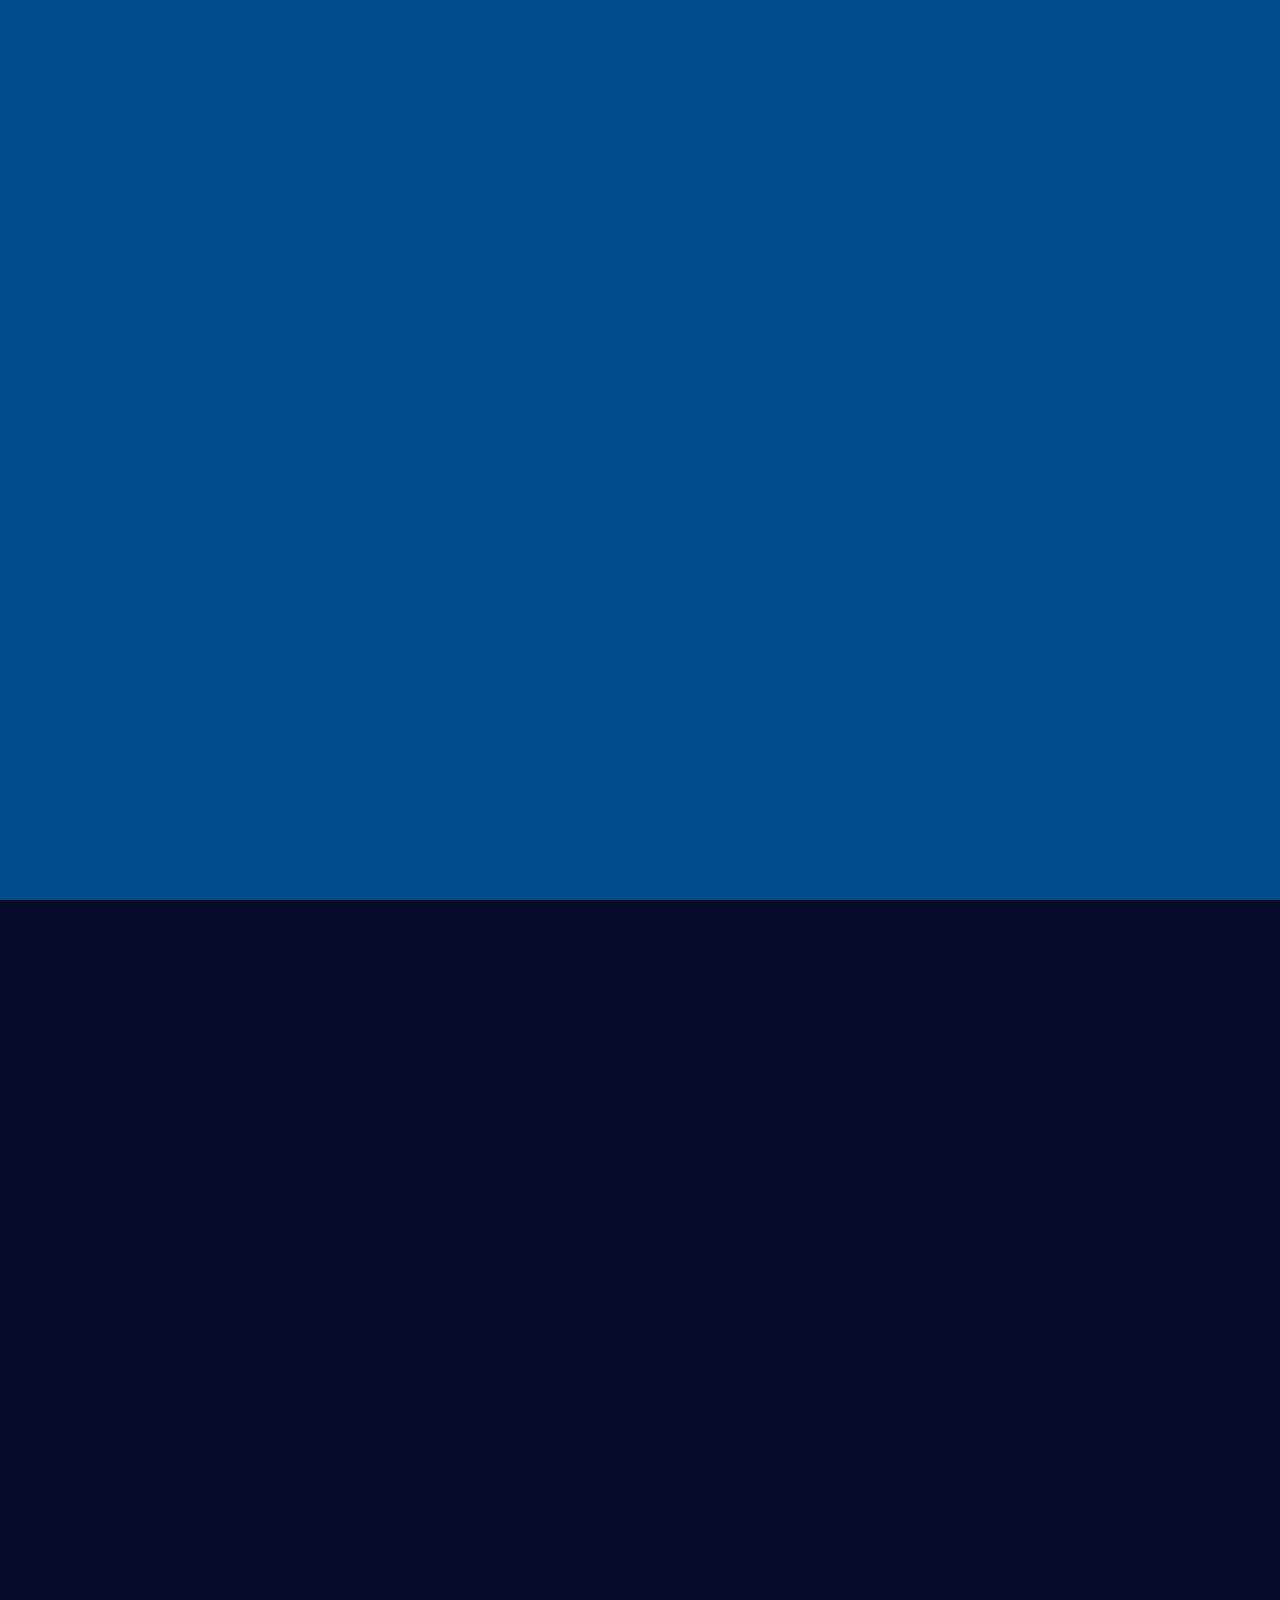
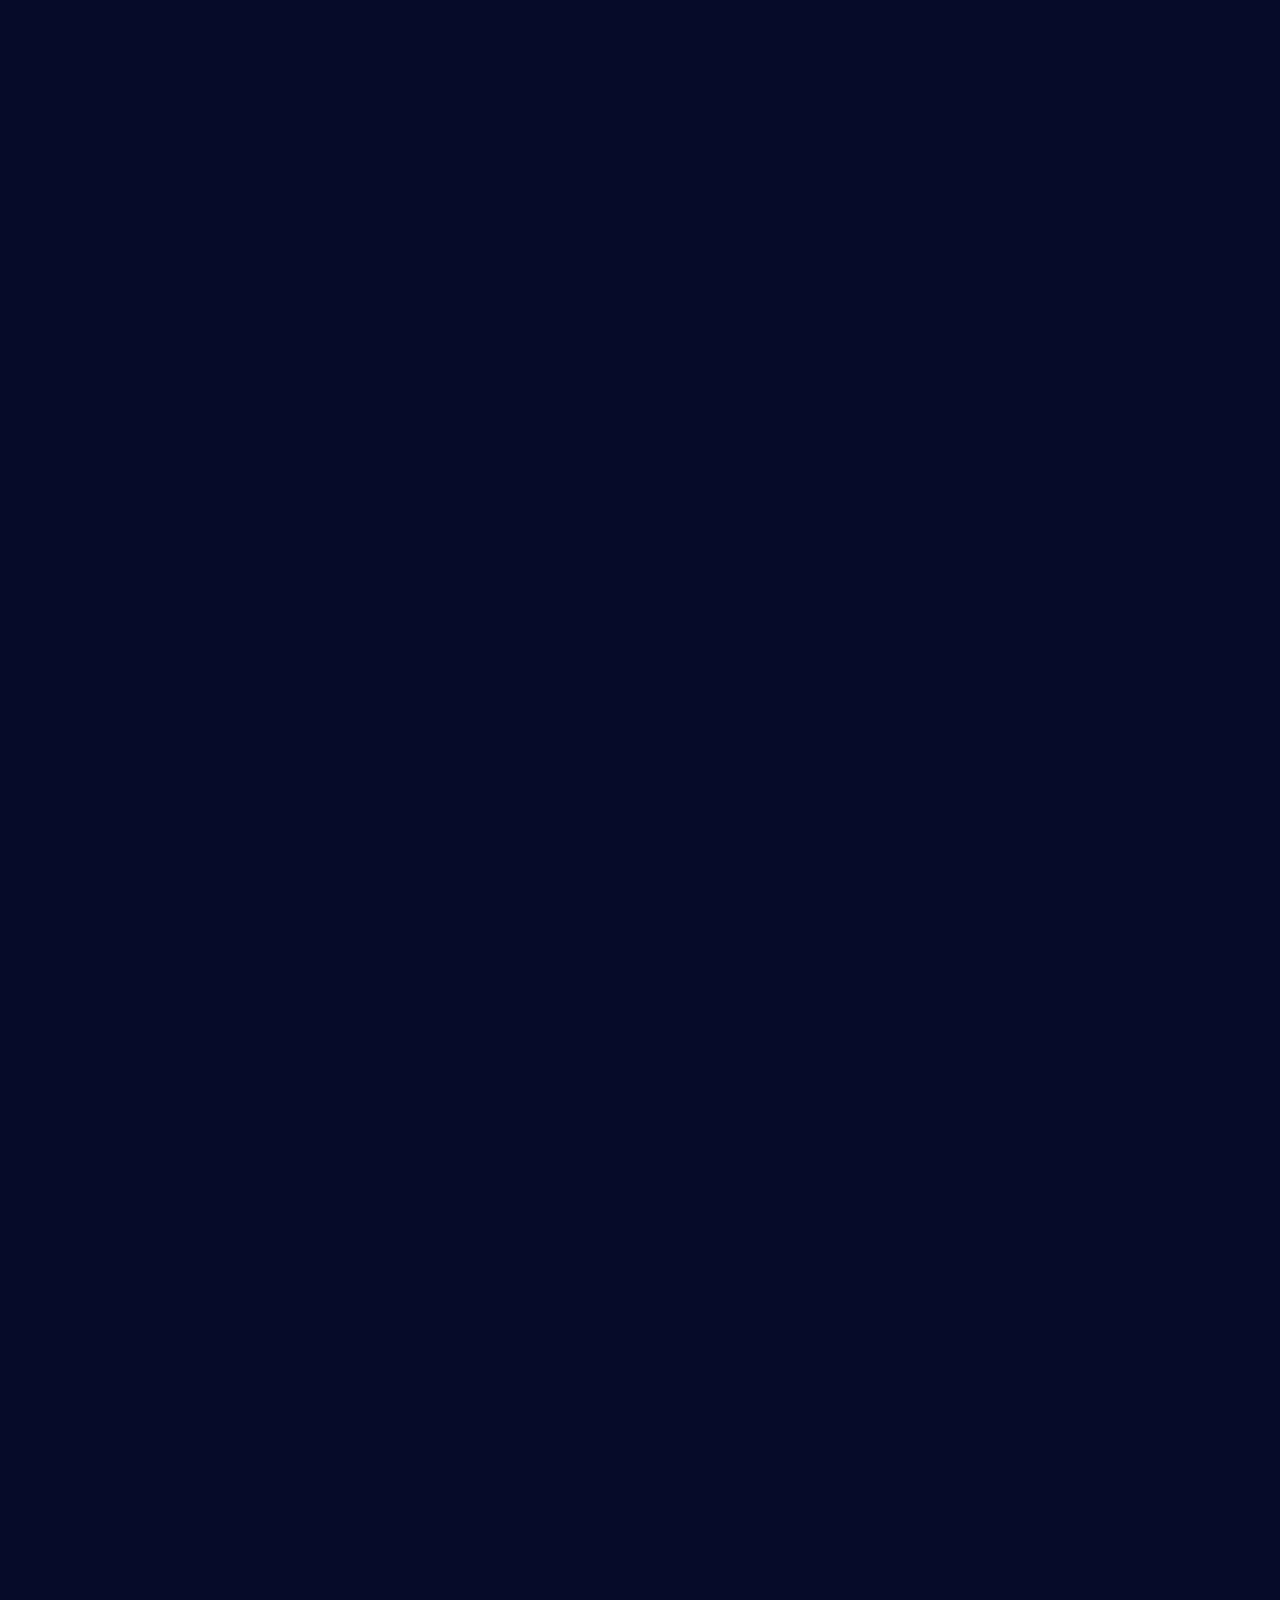
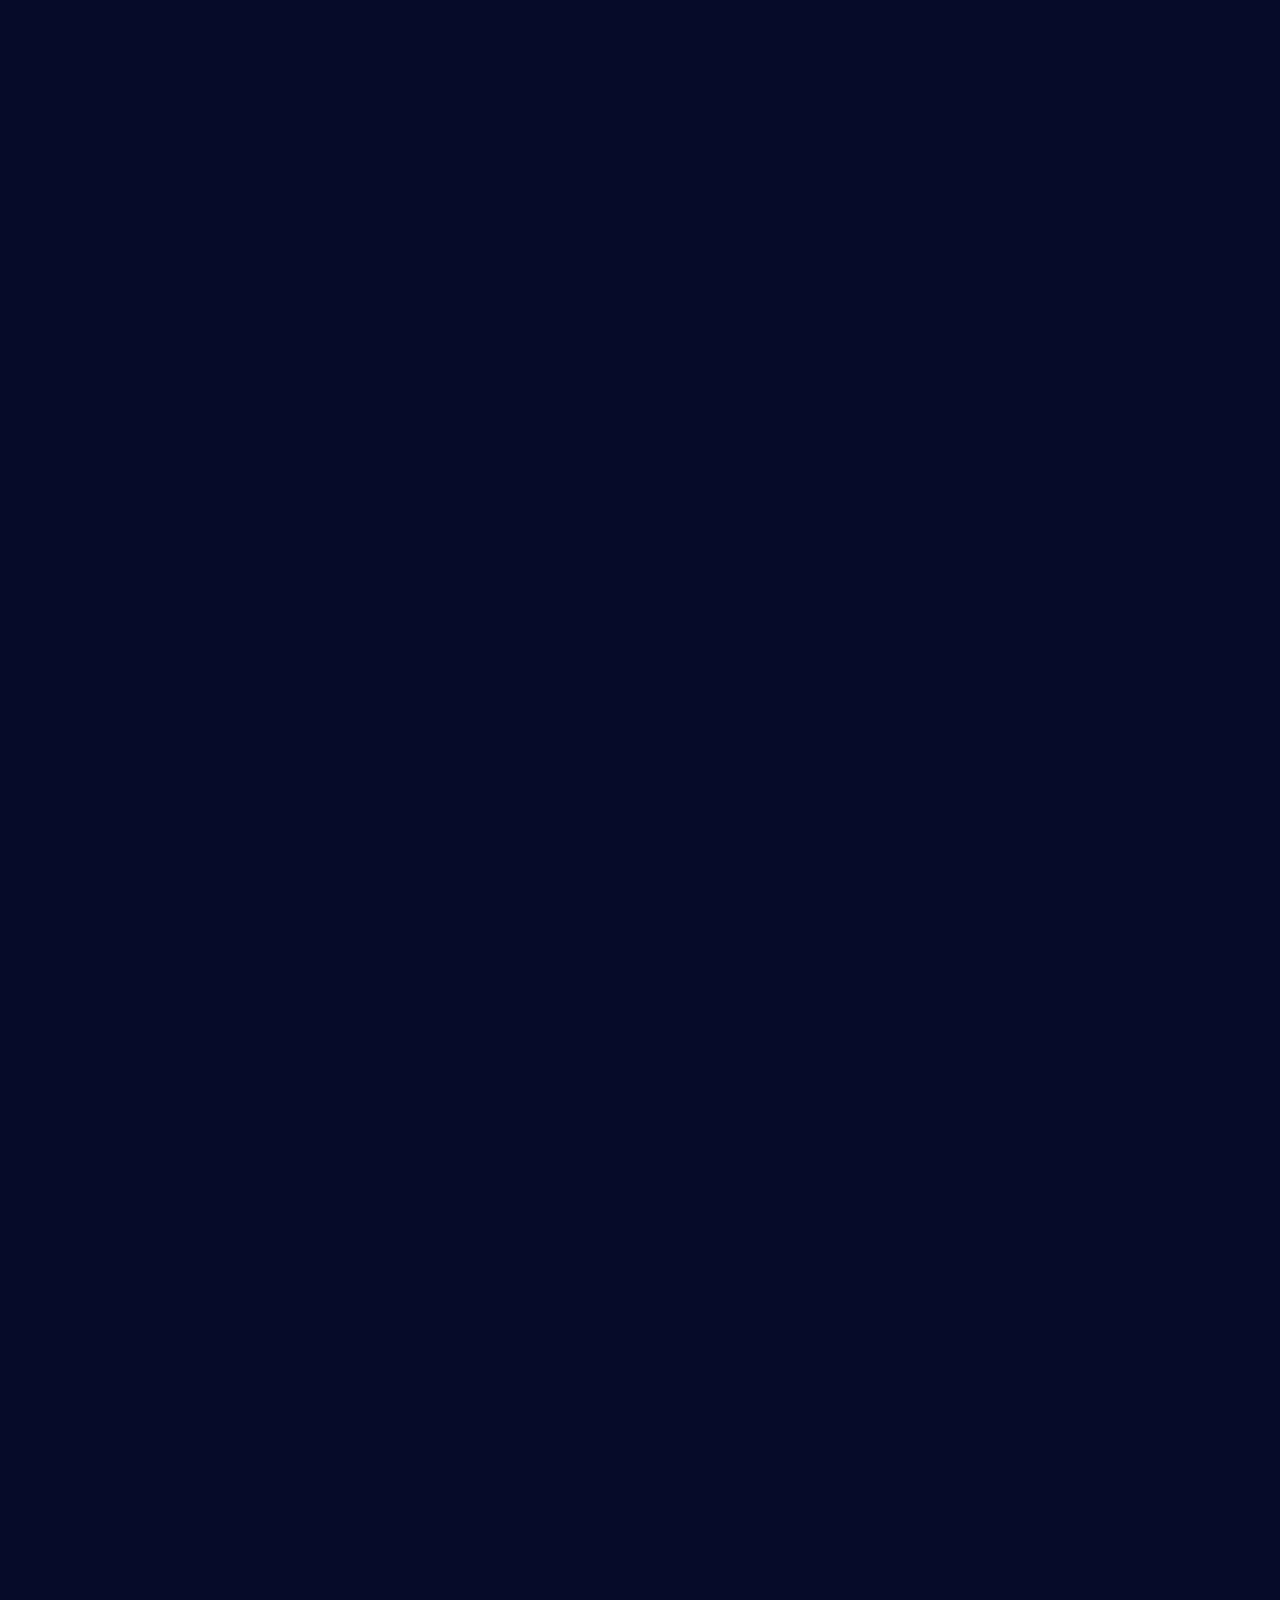
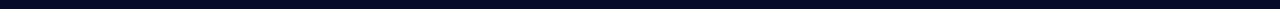
==== commit 9d19c1fd: "update content" ====
--- a/index.html
+++ b/index.html
@@ -74,14 +74,20 @@
                 <div class="about_data grid">
                     <h2 class="reveal slide_up">à propos</h2>
                     <p class="reveal slide_right">
-                        Je suis un développeur web freelance passionné par mon
-                        métier. Je suis toujours à l'affût des nouvelles
-                        technologies et des tendances pour améliorer mon travail
-                        et offrir des projets toujours meilleurs. J'apprécie la
-                        diversité des projets sur lesquels je travaille et je
-                        suis toujours prêt à relever de nouveaux défis pour
-                        améliorer mes compétences et proposer des solutions
-                        toujours plus efficaces.
+                        Étudiant à l'école WebTech et freelance développeur web,
+                        je suis constamment à la recherche des dernières
+                        technologies et des tendances pour améliorer mon
+                        travail. J'apprécie la diversité des projets, toujours
+                        prêt à relever de nouveaux défis pour affiner mes
+                        compétences et offrir des solutions toujours plus
+                        efficaces. Vous pouvez consulter
+                        <a
+                            href="./assets/file/CV_fr.pdf"
+                            target="_blank"
+                            class="link_cv"
+                            >mon CV</a
+                        >
+                        pour en savoir plus sur mon parcours et mes compétences.
                     </p>
                 </div>
             </section>
@@ -114,23 +120,12 @@
                             </li>
                             <li class="skills_data-elt reveal slide_down">
                                 <div class="skills_data-titles">
-                                    <p>JavaScript</p>
+                                    <p>JavaScript | Jquery</p>
                                     <p>75%</p>
                                 </div>
                                 <div class="skills_data-bar">
                                     <span
                                         class="skills_data-line js-line"
-                                    ></span>
-                                </div>
-                            </li>
-                            <li class="skills_data-elt reveal slide_down">
-                                <div class="skills_data-titles">
-                                    <p>Jquery</p>
-                                    <p>70%</p>
-                                </div>
-                                <div class="skills_data-bar">
-                                    <span
-                                        class="skills_data-line jquery-line"
                                     ></span>
                                 </div>
                             </li>
@@ -138,8 +133,8 @@
                         <ul class="skills_data-list grid">
                             <li class="skills_data-elt reveal slide_down">
                                 <div class="skills_data-titles">
-                                    <p>PHP</p>
-                                    <p>80%</p>
+                                    <p>PHP | Symfony</p>
+                                    <p>70%</p>
                                 </div>
                                 <div class="skills_data-bar">
                                     <span
@@ -149,7 +144,7 @@
                             </li>
                             <li class="skills_data-elt reveal slide_down">
                                 <div class="skills_data-titles">
-                                    <p>Python</p>
+                                    <p>Python | Flask</p>
                                     <p>60%</p>
                                 </div>
                                 <div class="skills_data-bar">
@@ -160,18 +155,7 @@
                             </li>
                             <li class="skills_data-elt reveal slide_down">
                                 <div class="skills_data-titles">
-                                    <p>SQL</p>
-                                    <p>90%</p>
-                                </div>
-                                <div class="skills_data-bar">
-                                    <span
-                                        class="skills_data-line sql-line"
-                                    ></span>
-                                </div>
-                            </li>
-                            <li class="skills_data-elt reveal slide_down">
-                                <div class="skills_data-titles">
-                                    <p>React</p>
+                                    <p>Node js | Express js</p>
                                     <p>50%</p>
                                 </div>
                                 <div class="skills_data-bar">
@@ -222,7 +206,29 @@
                                 <h3 class="portfolio_data-title">
                                     Les Truelles Ardéchoises
                                 </h3>
-                                <a href="./projects/lestruellesardechoises/" class="btn"
+                                <a
+                                    href="./projects/lestruellesardechoises/"
+                                    class="btn"
+                                    >Voir projet</a
+                                >
+                            </div>
+                        </div>
+                        <div class="portfolio_data-project grid">
+                            <img
+                                src="./assets/img/espresso_tools-big.jpg"
+                                alt="projet Espresso Tools"
+                                class="portfolio_data-img reveal slide_right"
+                            />
+                            <div
+                                class="portfolio_data-info grid reveal slide_left"
+                            >
+                                <h3 class="portfolio_data-title">
+                                    Espresso Tools
+                                </h3>
+                                <p class="portfolio_data-text">
+                                    La perfection dans chaque goutte
+                                </p>
+                                <a href="./projects/espresso_tools/" class="btn"
                                     >Voir projet</a
                                 >
                             </div>
--- a/assets/css/style.css
+++ b/assets/css/style.css
@@ -1 +1,990 @@
-@import url(https://fonts.googleapis.com/css2?family=Montserrat:wght@400;600;700&display=swap);@import url(https://fonts.googleapis.com/css2?family=Audiowide&display=swap);@import url("https://fonts.googleapis.com/css2?family=Amatic+SC&display=swap");@import url("https://fonts.googleapis.com/css2?family=Poppins&display=swap");h1,h2,h3,p{color: var(--text-color);}main,nav{transition: all 0.3s;}main{display: grid;justify-content: center;}#logo,section{align-items: center;}.link{text-align: center;cursor: pointer;}#logo,img{user-select: none;}h1,h2{text-transform: uppercase;}.btn{display: flex;align-items: center;white-space: nowrap;}.btn > i{font-size: 25px;}.btn,a{width: fit-content;}nav,section{width: 100%;padding: 0 70px;display: flex;}body,nav{background-color: var(--background-color);}#logo,.btn,main{transition: 0.3s;}#nav_links,nav input{display: none;}#nav_links,.loader,nav{position: fixed;}.btn,.skills_data-fit,.skills_data-line{background-color: var(--first-color);}#circle_animation{background-color: var(--first-color) !important;}.link-container,.skills_data-container{grid-template-columns: 1fr 1fr;}.content,.loader{top: 50%;transform: translate(-50%, -50%);}#nav_links,.content,.loader,.reveal,footer,main,nav{opacity: 0;}.about_data,.contact_data,.contact_data form,.home_data,.portfolio_data-container,.skills_data,.skills_data-list{grid-template-rows: 1fr;}.portfolio_data-container.grid{row-gap: 50px;}#menu_burger,.btn,.image_box,a{cursor: pointer;}.content,.loader,footer{text-align: center;}:root{--background-color: #050b29;--first-color: #034C8C;--hover-color: #023059;--text-color: #fff;--skills-border: #999999;--light-color: #bcb6b6;--title-font: normal 700 2.441rem/1.3 "Montserrat", sans-serif;--subtitle-font: normal 700 1.953rem/1.3 "Montserrat", sans-serif;--h3-font: normal 600 1.563rem/1.3 "Montserrat", sans-serif;--text-font: normal 400 1rem/1.75 "Montserrat", sans-serif;--light-font: normal 400 0.8rem/1.75 "Monserrat", sans-serif;}::selection{background: var(--first-color);color: #fff;}html{scroll-behavior: smooth;font-size: 125%;}body{overflow-x: hidden;overflow-y: hidden;}section{justify-content: center;max-width: 1600px;min-height: 100vh;}.project-meta-home{margin-right: 100px;z-index: 5;}.project-meta-desc.grid{justify-items: center;max-width: 700px;row-gap: 50px;z-index: 5;}.project-meta-design.grid{justify-items: center;row-gap: 50px;z-index: 5;}.color-container div{text-align: center;}.project-meta-desc > div{justify-items: center;grid-template-columns: min-content min-content;}.color{width: 150px;height: 150px;border-radius: 50%;border: 2px solid #050b29;}.grid{display: grid;gap: 1.38rem;}.color-container{gap: 2rem;grid-template-columns: 1fr 1fr 1fr 1fr;}h1{font: var(--title-font);}.link,h2{font: var(--subtitle-font);}h3{font: var(--h3-font);}.light{font: var(--light-font);color: var(--light-color);}.btn,p{font: var(--text-font);}#logo,.btn,.link{color: #fff;}#logo div,.chevron_down{color: var(--first-color);}.btn{padding: 10px 20px;border: 2px solid var(--background-color);border-radius: 10px;cursor: pointer;}.link,.loader{text-transform: uppercase;}.btn:hover,.content:hover{background-color: var(--hover-color);}a{text-decoration: none;height: fit-content;}.loader{border-radius: 50%;line-height: 100px;width: 200px;height: 200px;left: 50%;transition: 0.5s;letter-spacing: 0.05em;}.loader:after,.loader:before{content: "";position: absolute;top: 0;left: 0;width: 100%;height: 100%;background: var(--background-color);border-radius: 50%;opacity: 0;}.loader:before{transform: scale(1);animation: 2s linear infinite pulse;}.loader:after{animation: 2s linear 1s infinite pulse;}@keyframes pulse{0%{transform: scale(0.6);opacity: 0;}33%{transform: scale(1);opacity: 1;}100%{transform: scale(1.6);opacity: 0;}}nav{justify-content: space-between;align-items: center;height: 80px;z-index: 98;}#logo{font-family: Audiowide;font-size: 2.441rem;display: flex;justify-content: center;flex-direction: row;}#menu_burger,.menu_burger-box{display: flex;align-items: center;}#logo img{height: 40px;}#menu_burger{justify-content: center;flex-direction: row;}#menu_burger p{transition: 0.5s;margin-right: 10px;}.menu_burger-box{justify-content: space-between;flex-direction: column;right: 70px;width: 40px;height: 30px;z-index: 11;}#menu_burger-title{position: relative;top: 1px;}.menu_burger-bar{width: 40px;height: 3px;border-radius: 10px;background-color: var(--text-color);transition: 0.5s;}#nav_links{align-items: center;justify-content: center;flex-direction: column;list-style: none;height: 100vh;width: 100%;background-color: transparent;top: 0;left: 0;z-index: 10;transition: 0.5s;}#nav_links li{margin-bottom: 1.38em;}#nav_links li:last-child{margin-bottom: 0;}.link-container{display: grid;grid-gap: 1.38em;}.link:after{display: block;content: "";border-bottom: 6px solid #050b29;border-radius: 10px;transform: scaleX(0);transition: transform 0.3s ease-in-out;}.link:hover:after{transform: scaleX(1);}.link:hover{transition: 0.3s ease-in-out;}#circle_animation{content: "";position: fixed;top: 0;left: 0;width: 100%;height: 100%;clip-path: circle(13% at 50% 50%);transition: 0.3s;z-index: -1;}#circle_animation.active{clip-path: circle(100% at 50% 50%);}#circle_animation.disaper{clip-path: circle(0% at 50% 50%);}#home{position: relative;justify-content: space-between;}.home_data{z-index: 2;}.scroll_down{display: flex;align-items: center;justify-content: space-between;flex-direction: column;z-index: 3;}.scroll_down p{writing-mode: vertical-rl;position: relative;right: -3px;}.chevron_down{display: flex;align-items: center;flex-direction: column;font-size: 17px;z-index: 4;padding-top: 10px;position: relative;right: -2px;}.chevron_down i{animation: 1s infinite alternate mouse-scroll;}.chevron_down i:nth-child(n + 2){animation-delay: 0.2s;animation-direction: alternate;position: relative;top: -5px;}.chevron_down i:nth-child(n + 3){animation-delay: 0.3s;animation-direction: alternate;position: relative;top: -10px;}@keyframes mouse-scroll{0%,50%{color: var(--text-color);}100%{opacity: 1;}}#about{display: grid;grid-template-columns: 1fr 0.3fr;}.about_data{row-gap: 50px;z-index: 5;}.resume{text-decoration: underline;color: var(--text-color);}.resume i{vertical-align: middle;}#skills{position: relative;min-height: 100vh;height: 100%;}.skills_data{row-gap: 50px;width: 100%;}.skills_data-list{z-index: 17;list-style: none;}.skills_data-titles{display: flex;justify-content: space-between;padding: 0 10px 10px;color: var(--text-color);}.skills_data-bar{background-color: var(--background-color);height: 20px;border-radius: 10px;width: 100%;border: 2px solid var(--skills-border);padding: 3px;margin-bottom: 5px;display: flex;align-items: center;position: relative;}.skills_data-line,.skills_percentage{height: 100%;display: block;}.skills_data-line{border-radius: 10px;}.skills_data-line.active{animation: 1s forwards slide_skills;}.skills_data-fit{display: block;border-radius: 50%;border: 2px solid var(--skills-border);height: 42px;width: 42px;left: 0;position: absolute;}.contact_data div,.image_box,footer{position: relative;}.skills_data-fit.active{animation: 1s forwards slide_circle;}.html-line{width: 95%;}.html-ball{left: calc(95% - 42px);}.css-line{width: 90%;}.css-ball{left: calc(90% - 42px);}.js-line{width: 75%;}.js-ball{left: calc(75% - 42px);}.php-line{width: 80%;}.php-ball{left: calc(80% - 42px);}.py-line{width: 60%;}.py-ball{left: calc(60% - 42px);}.sql-line{width: 90%;}.sql-ball{left: calc(90% - 42px);}.jquery-line{width: 70%;}.jquery-ball{left: calc(70% - 42px);}.react-line{width: 50%;}.react-ball{left: calc(50% - 42px);}@keyframes slide_skills{0%{opacity: 1;width: 0;}100%{opacity: 1;}}@keyframes slide_circle{0%{opacity: 1;left: 0;}100%{opacity: 1;}}#portfolio{flex-direction: column;align-items: flex-start;padding-top: 80px;min-height: 100vh;height: 100%;}.portfolio_data-project{align-items: center;grid-template-columns: 300px minmax(300px, 900px);}.contact_data .mail_btn-container,.content{align-items: center;display: flex;transition: 0.3s;}.portfolio_data-img{width: 100%;}.portfolio_data-img{width: 100%;border-radius: 10px;transition: 0.3s;}.portfolio_data-project:nth-child(2) > img{height: 300px;width: 300px;padding: 20px;background: #fff;}.portfolio_data-project:nth-child(even){grid-template-columns: minmax(300px, 900px) 300px;justify-items: flex-end;}.portfolio_data-project:nth-child(even) > img{order: 1;}.portfolio_data-project:nth-child(even) > .portfolio_data-info{justify-items: end;text-align: right;}.contact_data input:nth-child(n + 2),.input_title,textarea{background-color: var(--background-color);font: var(--text-font);}#contact{justify-content: space-between;}.contact_form{justify-items: flex-start;}.contact_data input:nth-child(n + 2),textarea{width: 50vw;min-width: 50vw;max-width: 50vw;border: 2px solid var(--first-color);border-radius: 10px;color: var(--text-color);padding: 8px 15px;outline: 0;}.contact_data textarea{min-height: 10vh;height: 30vh;max-height: 35vh;}.input_title{position: absolute;top: -11px;left: 30px;padding: 0 15px;border-radius: 10px;width: fit-content;z-index: 15;color: var(--text-color);line-height: 1;}.contact_data input:nth-child(n + 2).invalid,.contact_data textarea.invalid{border-color: maroon;}.contact_data input:nth-child(n + 2).active:invalid{border-color: maroon;}.contact_data input:nth-child(n + 2).active:valid{border-color: green;}textarea.active:valid{border-color: green;}.contact_data .mail_btn-container{min-width: 90px;height: fit-content;width: fit-content;justify-content: center;position: relative;}.mail_btn{width: 100%;transition: 0.3s;}.mail_btn-container .loader_mail{position: absolute;transform: translate(-50%, -50%);border: 3px solid var(--background-color);border-top: 3px solid var(--text-color);background-color: transparent;border-radius: 50%;width: 30px;height: 30px;animation: 2s linear infinite spin;display: none;cursor: pointer;}.mail_btn-container .loader_mail.active{display: block;}#design{padding: 80px 30px;}#project{padding-top: 80px;}.project-meta-design .responsive{display: none;}@keyframes spin{0%{transform: rotate(0);}100%{transform: rotate(360deg);}}#social_media_grid{display: flex;align-items: center;justify-content: center;flex-direction: column;list-style: none;z-index: 16;}#social_media_grid li:nth-child(n + 2){margin-top: 10px;}#social_media_grid a{color: var(--text-color);font-size: 40px;cursor: pointer;}#colors,#fonts,#design{padding-top: 10rem;align-content: center;min-height: min-content;grid-template-rows: min-content min-content;}footer{transition: 0.3s;bottom: 5px;padding: 0 35px;}::-webkit-scrollbar{width: 10px;}::-webkit-scrollbar-track{background: 0 0;}::-webkit-scrollbar-thumb{transition: 0.3s;background: var(--first-color);border-radius: 10px;}::-webkit-scrollbar-thumb:hover{background: var(--hover-color);}.reveal.active.slide_up{animation: 1s forwards slideUp;}@keyframes slideUp{0%{transform: translateY(-30px);opacity: 0;}100%{transform: translateY(0);opacity: 1;}}.reveal.active.slide_down{animation: 1s forwards slideDown;}@keyframes slideDown{0%{transform: translateY(30px);opacity: 0;}100%{transform: translateY(0);opacity: 1;}}.reveal.active.slide_right{animation: 1s forwards slideRight;}@keyframes slideRight{0%{transform: translateX(-30px);opacity: 0;}100%{transform: translateY(0);opacity: 1;}}.reveal.active.slide_left{opacity: 0;animation: 1s forwards slideLeft;}@keyframes slideLeft{0%{transform: translateX(30px);opacity: 0;}100%{transform: translateY(0);opacity: 1;}}.amaticac p{font-family: "Amatic SC", cursive;font-size: 2rem;word-wrap: break-word;white-space: pre-line;}.poppins p{font-family: "Poppins", sans-serif;font-size: 2rem;word-wrap: break-word;white-space: pre-line;}.poppins{white-space: nowrap;}.bar{height: 100%;width: 2px;background-color: var(--text-color);}.font-container{grid-template-columns: minmax(250px, 700px) 1fr minmax(250px, 700px);}.project-meta-design img{max-width: 70%;}.about_data > p{max-width: 850px;}.mockup_img{width: 40vw;max-width: 700px;}.portfolio_data{width: 100%;row-gap: 50px;}.contact_data{row-gap: 50px;}@media (max-width: 768px){.about_data,.contact_data,.portfolio_data,.contact_data{row-gap: 30px;}main{gap: 100px;}:root{--title-font: normal 700 2.074rem/1.3 "Montserrat", sans-serif;--subtitle-font: normal 700 1.728rem/1.3 "Montserrat", sans-serif;--h3-font: normal 600 1.44rem/1.3 "Montserrat", sans-serif;--light-font: normal 400 0.833rem/1.75 "Monserrat", sans-serif;}nav,section{padding: 0 30px;}#menu_burger p,.scroll_down p{display: none;}.loader{width: 125px;height: 125px;}.scroll_down{position: absolute;bottom: 0;left: 50%;transform: translate(-50%, -50%);}#about{display: grid;grid-template-columns: 1fr 0fr;}#skills{padding-top: 80px;}.skills_data-container{grid-template-columns: 1fr;}.portfolio_data-img{max-width: 250px;}.portfolio_data-project{grid-template-columns: minmax(50px, 600px);}.image_box{order: -1;max-width: 250px;}.contact_data input:nth-child(n + 2),textarea{width: 60vw;min-width: 60vw;max-width: 60vw;}.input_title{left: 20px;}.amaticac p{font-size: 1.7rem;}.poppins p{font-size: 1.7rem;}.font-container{grid-template-rows: min-content min-content min-content;grid-template-columns: minmax(100px, 700px);text-align: center;}.bar{width: 100%;height: 2px;}#colors{padding-top: 80px;}.color-container{grid-template-columns: 1fr;grid-template-rows: repeat(4, 1fr);gap: 1rem;}.project-meta-design img{max-width: 100%;}.project-meta-design img{display: none;}.project-meta-design .responsive{display: block;}.mockup_img{display: none;}.project-meta-desc.grid{row-gap: 30px;}.project-meta-design.grid{row-gap: 30px;}.project-meta-home{justify-items: center;text-align: center;margin-right: 0;}.project-meta-desc > div{grid-template-columns: min-content;grid-template-rows: min-content min-content;}.portfolio_data-project:nth-child(even){grid-template-columns: inherit;}.portfolio_data-project:nth-child(even) > img{order: -1;}.portfolio_data-project:nth-child(2) > img{max-height: 250px;max-width: 250px;padding: 20px;background: #fecc00;}}+@import url(https://fonts.googleapis.com/css2?family=Montserrat:wght@400;600;700&display=swap);
+@import url(https://fonts.googleapis.com/css2?family=Audiowide&display=swap);
+@import url('https://fonts.googleapis.com/css2?family=Amatic+SC&display=swap');
+@import url('https://fonts.googleapis.com/css2?family=Poppins&display=swap');
+h1,
+h2,
+h3,
+p {
+    color: var(--text-color);
+}
+main,
+nav {
+    transition: all 0.3s;
+}
+main {
+    display: grid;
+    justify-content: center;
+}
+#logo,
+section {
+    align-items: center;
+}
+.link {
+    text-align: center;
+    cursor: pointer;
+}
+#logo,
+img {
+    user-select: none;
+}
+h1,
+h2 {
+    text-transform: uppercase;
+}
+.btn {
+    display: flex;
+    align-items: center;
+    white-space: nowrap;
+}
+.btn > i {
+    font-size: 25px;
+}
+.btn,
+a {
+    width: fit-content;
+}
+nav,
+section {
+    width: 100%;
+    padding: 0 70px;
+    display: flex;
+}
+body,
+nav {
+    background-color: var(--background-color);
+}
+#logo,
+.btn,
+main {
+    transition: 0.3s;
+}
+#nav_links,
+nav input {
+    display: none;
+}
+#nav_links,
+.loader,
+nav {
+    position: fixed;
+}
+.btn,
+.skills_data-fit,
+.skills_data-line {
+    background-color: var(--first-color);
+}
+#circle_animation {
+    background-color: var(--first-color) !important;
+}
+.link-container,
+.skills_data-container {
+    grid-template-columns: 1fr 1fr;
+}
+.content,
+.loader {
+    top: 50%;
+    transform: translate(-50%, -50%);
+}
+#nav_links,
+.content,
+.loader,
+.reveal,
+footer,
+main,
+nav {
+    opacity: 0;
+}
+.about_data,
+.contact_data,
+.contact_data form,
+.home_data,
+.portfolio_data-container,
+.skills_data,
+.skills_data-list {
+    grid-template-rows: 1fr;
+}
+.portfolio_data-container.grid {
+    row-gap: 50px;
+}
+#menu_burger,
+.btn,
+.image_box,
+a {
+    cursor: pointer;
+}
+.content,
+.loader,
+footer {
+    text-align: center;
+}
+:root {
+    --background-color: #050b29;
+    --first-color: #034c8c;
+    --hover-color: #023059;
+    --text-color: #fff;
+    --skills-border: #999999;
+    --light-color: #bcb6b6;
+    --title-font: normal 700 2.441rem/1.3 'Montserrat', sans-serif;
+    --subtitle-font: normal 700 1.953rem/1.3 'Montserrat', sans-serif;
+    --h3-font: normal 600 1.563rem/1.3 'Montserrat', sans-serif;
+    --text-font: normal 400 1rem/1.75 'Montserrat', sans-serif;
+    --light-font: normal 400 0.8rem/1.75 'Monserrat', sans-serif;
+}
+::selection {
+    background: var(--first-color);
+    color: #fff;
+}
+html {
+    scroll-behavior: smooth;
+    font-size: 125%;
+}
+body {
+    overflow-x: hidden;
+    overflow-y: hidden;
+}
+section {
+    justify-content: center;
+    max-width: 1600px;
+    min-height: 100vh;
+}
+.project-meta-home {
+    margin-right: 100px;
+    z-index: 5;
+}
+.project-meta-desc.grid {
+    justify-items: center;
+    max-width: 700px;
+    row-gap: 50px;
+    z-index: 5;
+}
+.project-meta-design.grid {
+    justify-items: center;
+    row-gap: 50px;
+    z-index: 5;
+}
+.color-container div {
+    text-align: center;
+}
+.project-meta-desc > div {
+    justify-items: center;
+    grid-template-columns: min-content min-content;
+}
+.color {
+    width: 150px;
+    height: 150px;
+    border-radius: 50%;
+    border: 2px solid #050b29;
+}
+.grid {
+    display: grid;
+    gap: 1.38rem;
+}
+.color-container {
+    gap: 2rem;
+    grid-template-columns: 1fr 1fr 1fr 1fr;
+}
+h1 {
+    font: var(--title-font);
+}
+.link,
+h2 {
+    font: var(--subtitle-font);
+}
+h3 {
+    font: var(--h3-font);
+}
+.light {
+    font: var(--light-font);
+    color: var(--light-color);
+}
+.btn,
+p {
+    font: var(--text-font);
+}
+#logo,
+.btn,
+.link {
+    color: #fff;
+}
+#logo div,
+.chevron_down {
+    color: var(--first-color);
+}
+.btn {
+    padding: 10px 20px;
+    border: 2px solid var(--background-color);
+    border-radius: 10px;
+    cursor: pointer;
+}
+.link,
+.loader {
+    text-transform: uppercase;
+}
+.btn:hover,
+.content:hover {
+    background-color: var(--hover-color);
+}
+a {
+    text-decoration: none;
+    height: fit-content;
+}
+.loader {
+    border-radius: 50%;
+    line-height: 100px;
+    width: 200px;
+    height: 200px;
+    left: 50%;
+    transition: 0.5s;
+    letter-spacing: 0.05em;
+}
+.loader:after,
+.loader:before {
+    content: '';
+    position: absolute;
+    top: 0;
+    left: 0;
+    width: 100%;
+    height: 100%;
+    background: var(--background-color);
+    border-radius: 50%;
+    opacity: 0;
+}
+.loader:before {
+    transform: scale(1);
+    animation: 2s linear infinite pulse;
+}
+.loader:after {
+    animation: 2s linear 1s infinite pulse;
+}
+@keyframes pulse {
+    0% {
+        transform: scale(0.6);
+        opacity: 0;
+    }
+    33% {
+        transform: scale(1);
+        opacity: 1;
+    }
+    100% {
+        transform: scale(1.6);
+        opacity: 0;
+    }
+}
+nav {
+    justify-content: space-between;
+    align-items: center;
+    height: 80px;
+    z-index: 98;
+}
+#logo {
+    font-family: Audiowide;
+    font-size: 2.441rem;
+    display: flex;
+    justify-content: center;
+    flex-direction: row;
+}
+#menu_burger,
+.menu_burger-box {
+    display: flex;
+    align-items: center;
+}
+#logo img {
+    height: 40px;
+}
+#menu_burger {
+    justify-content: center;
+    flex-direction: row;
+}
+#menu_burger p {
+    transition: 0.5s;
+    margin-right: 10px;
+}
+.menu_burger-box {
+    justify-content: space-between;
+    flex-direction: column;
+    right: 70px;
+    width: 40px;
+    height: 30px;
+    z-index: 11;
+}
+#menu_burger-title {
+    position: relative;
+    top: 1px;
+}
+.menu_burger-bar {
+    width: 40px;
+    height: 3px;
+    border-radius: 10px;
+    background-color: var(--text-color);
+    transition: 0.5s;
+}
+#nav_links {
+    align-items: center;
+    justify-content: center;
+    flex-direction: column;
+    list-style: none;
+    height: 100vh;
+    width: 100%;
+    background-color: transparent;
+    top: 0;
+    left: 0;
+    z-index: 10;
+    transition: 0.5s;
+}
+#nav_links li {
+    margin-bottom: 1.38em;
+}
+#nav_links li:last-child {
+    margin-bottom: 0;
+}
+.link-container {
+    display: grid;
+    grid-gap: 1.38em;
+}
+.link:after {
+    display: block;
+    content: '';
+    border-bottom: 6px solid #050b29;
+    border-radius: 10px;
+    transform: scaleX(0);
+    transition: transform 0.3s ease-in-out;
+}
+.link:hover:after {
+    transform: scaleX(1);
+}
+.link:hover {
+    transition: 0.3s ease-in-out;
+}
+#circle_animation {
+    content: '';
+    position: fixed;
+    top: 0;
+    left: 0;
+    width: 100%;
+    height: 100%;
+    clip-path: circle(13% at 50% 50%);
+    transition: 0.3s;
+    z-index: -1;
+}
+#circle_animation.active {
+    clip-path: circle(100% at 50% 50%);
+}
+#circle_animation.disaper {
+    clip-path: circle(0% at 50% 50%);
+}
+#home {
+    position: relative;
+    justify-content: space-between;
+}
+.home_data {
+    z-index: 2;
+}
+.scroll_down {
+    display: flex;
+    align-items: center;
+    justify-content: space-between;
+    flex-direction: column;
+    z-index: 3;
+}
+.scroll_down p {
+    writing-mode: vertical-rl;
+    position: relative;
+    right: -3px;
+}
+.chevron_down {
+    display: flex;
+    align-items: center;
+    flex-direction: column;
+    font-size: 17px;
+    z-index: 4;
+    padding-top: 10px;
+    position: relative;
+    right: -2px;
+}
+.chevron_down i {
+    animation: 1s infinite alternate mouse-scroll;
+}
+.chevron_down i:nth-child(n + 2) {
+    animation-delay: 0.2s;
+    animation-direction: alternate;
+    position: relative;
+    top: -5px;
+}
+.chevron_down i:nth-child(n + 3) {
+    animation-delay: 0.3s;
+    animation-direction: alternate;
+    position: relative;
+    top: -10px;
+}
+@keyframes mouse-scroll {
+    0%,
+    50% {
+        color: var(--text-color);
+    }
+    100% {
+        opacity: 1;
+    }
+}
+#about {
+    display: grid;
+    grid-template-columns: 1fr 0.3fr;
+}
+.about_data {
+    row-gap: 50px;
+    z-index: 5;
+}
+.resume {
+    text-decoration: underline;
+    color: var(--text-color);
+}
+.resume i {
+    vertical-align: middle;
+}
+#skills {
+    position: relative;
+    min-height: 100vh;
+    height: 100%;
+}
+.skills_data {
+    row-gap: 50px;
+    width: 100%;
+}
+.skills_data-list {
+    z-index: 17;
+    list-style: none;
+}
+.skills_data-titles {
+    display: flex;
+    justify-content: space-between;
+    padding: 0 10px 10px;
+    color: var(--text-color);
+}
+.skills_data-bar {
+    background-color: var(--background-color);
+    height: 20px;
+    border-radius: 10px;
+    width: 100%;
+    border: 2px solid var(--skills-border);
+    padding: 3px;
+    margin-bottom: 5px;
+    display: flex;
+    align-items: center;
+    position: relative;
+}
+.skills_data-line,
+.skills_percentage {
+    height: 100%;
+    display: block;
+}
+.skills_data-line {
+    border-radius: 10px;
+}
+.skills_data-line.active {
+    animation: 1s forwards slide_skills;
+}
+.skills_data-fit {
+    display: block;
+    border-radius: 50%;
+    border: 2px solid var(--skills-border);
+    height: 42px;
+    width: 42px;
+    left: 0;
+    position: absolute;
+}
+.contact_data div,
+.image_box,
+footer {
+    position: relative;
+}
+.skills_data-fit.active {
+    animation: 1s forwards slide_circle;
+}
+.html-line {
+    width: 95%;
+}
+.html-ball {
+    left: calc(95% - 42px);
+}
+.css-line {
+    width: 90%;
+}
+.css-ball {
+    left: calc(90% - 42px);
+}
+.js-line {
+    width: 75%;
+}
+.js-ball {
+    left: calc(75% - 42px);
+}
+.php-line {
+    width: 80%;
+}
+.php-ball {
+    left: calc(80% - 42px);
+}
+.py-line {
+    width: 60%;
+}
+.py-ball {
+    left: calc(60% - 42px);
+}
+.sql-line {
+    width: 90%;
+}
+.sql-ball {
+    left: calc(90% - 42px);
+}
+.jquery-line {
+    width: 70%;
+}
+.jquery-ball {
+    left: calc(70% - 42px);
+}
+.react-line {
+    width: 50%;
+}
+.react-ball {
+    left: calc(50% - 42px);
+}
+@keyframes slide_skills {
+    0% {
+        opacity: 1;
+        width: 0;
+    }
+    100% {
+        opacity: 1;
+    }
+}
+@keyframes slide_circle {
+    0% {
+        opacity: 1;
+        left: 0;
+    }
+    100% {
+        opacity: 1;
+    }
+}
+#portfolio {
+    flex-direction: column;
+    align-items: flex-start;
+    padding-top: 80px;
+    min-height: 100vh;
+    height: 100%;
+}
+.portfolio_data-project {
+    align-items: center;
+    grid-template-columns: 300px minmax(300px, 900px);
+}
+.contact_data .mail_btn-container,
+.content {
+    align-items: center;
+    display: flex;
+    transition: 0.3s;
+}
+.portfolio_data-img {
+    width: 100%;
+}
+.portfolio_data-img {
+    width: 100%;
+    border-radius: 10px;
+    transition: 0.3s;
+}
+
+.portfolio_data-project:nth-child(2) > img,
+.portfolio_data-project:nth-child(3) > img {
+    height: 300px;
+    width: 300px;
+    padding: 20px;
+}
+.portfolio_data-project:nth-child(2) > img {
+    background: #fefefe;
+}
+.portfolio_data-project:nth-child(3) > img {
+    background: #fcfcfc;
+}
+.portfolio_data-project:nth-child(even) {
+    grid-template-columns: minmax(300px, 900px) 300px;
+    justify-items: flex-end;
+}
+.portfolio_data-project:nth-child(even) > img {
+    order: 1;
+}
+.portfolio_data-project:nth-child(even) > .portfolio_data-info {
+    justify-items: end;
+    text-align: right;
+}
+.contact_data input:nth-child(n + 2),
+.input_title,
+textarea {
+    background-color: var(--background-color);
+    font: var(--text-font);
+}
+#contact {
+    justify-content: space-between;
+}
+.contact_form {
+    justify-items: flex-start;
+}
+.contact_data input:nth-child(n + 2),
+textarea {
+    width: 50vw;
+    min-width: 50vw;
+    max-width: 50vw;
+    border: 2px solid var(--first-color);
+    border-radius: 10px;
+    color: var(--text-color);
+    padding: 8px 15px;
+    outline: 0;
+}
+.contact_data textarea {
+    min-height: 10vh;
+    height: 30vh;
+    max-height: 35vh;
+}
+.input_title {
+    position: absolute;
+    top: -11px;
+    left: 30px;
+    padding: 0 15px;
+    border-radius: 10px;
+    width: fit-content;
+    z-index: 15;
+    color: var(--text-color);
+    line-height: 1;
+}
+.contact_data input:nth-child(n + 2).invalid,
+.contact_data textarea.invalid {
+    border-color: maroon;
+}
+.contact_data input:nth-child(n + 2).active:invalid {
+    border-color: maroon;
+}
+.contact_data input:nth-child(n + 2).active:valid {
+    border-color: green;
+}
+textarea.active:valid {
+    border-color: green;
+}
+.contact_data .mail_btn-container {
+    min-width: 90px;
+    height: fit-content;
+    width: fit-content;
+    justify-content: center;
+    position: relative;
+}
+.mail_btn {
+    width: 100%;
+    transition: 0.3s;
+}
+.mail_btn-container .loader_mail {
+    position: absolute;
+    transform: translate(-50%, -50%);
+    border: 3px solid var(--background-color);
+    border-top: 3px solid var(--text-color);
+    background-color: transparent;
+    border-radius: 50%;
+    width: 30px;
+    height: 30px;
+    animation: 2s linear infinite spin;
+    display: none;
+    cursor: pointer;
+}
+.mail_btn-container .loader_mail.active {
+    display: block;
+}
+#design {
+    padding: 80px 30px;
+}
+#project {
+    padding-top: 80px;
+}
+.project-meta-design .responsive {
+    display: none;
+}
+@keyframes spin {
+    0% {
+        transform: rotate(0);
+    }
+    100% {
+        transform: rotate(360deg);
+    }
+}
+#social_media_grid {
+    display: flex;
+    align-items: center;
+    justify-content: center;
+    flex-direction: column;
+    list-style: none;
+    z-index: 16;
+}
+#social_media_grid li:nth-child(n + 2) {
+    margin-top: 10px;
+}
+#social_media_grid a {
+    color: var(--text-color);
+    font-size: 40px;
+    cursor: pointer;
+}
+#colors,
+#fonts,
+#design {
+    padding-top: 10rem;
+    align-content: center;
+    min-height: min-content;
+    grid-template-rows: min-content min-content;
+}
+footer {
+    transition: 0.3s;
+    bottom: 5px;
+    padding: 0 35px;
+}
+::-webkit-scrollbar {
+    width: 10px;
+}
+::-webkit-scrollbar-track {
+    background: 0 0;
+}
+::-webkit-scrollbar-thumb {
+    transition: 0.3s;
+    background: var(--first-color);
+    border-radius: 10px;
+}
+::-webkit-scrollbar-thumb:hover {
+    background: var(--hover-color);
+}
+
+.link_cv {
+    color: var(--text-color);
+    text-decoration: underline;
+    font-weight: 600;
+}
+
+.link > i {
+    margin-right: 10px;
+}
+
+.reveal.active.slide_up {
+    animation: 1s forwards slideUp;
+}
+@keyframes slideUp {
+    0% {
+        transform: translateY(-30px);
+        opacity: 0;
+    }
+    100% {
+        transform: translateY(0);
+        opacity: 1;
+    }
+}
+.reveal.active.slide_down {
+    animation: 1s forwards slideDown;
+}
+@keyframes slideDown {
+    0% {
+        transform: translateY(30px);
+        opacity: 0;
+    }
+    100% {
+        transform: translateY(0);
+        opacity: 1;
+    }
+}
+.reveal.active.slide_right {
+    animation: 1s forwards slideRight;
+}
+@keyframes slideRight {
+    0% {
+        transform: translateX(-30px);
+        opacity: 0;
+    }
+    100% {
+        transform: translateY(0);
+        opacity: 1;
+    }
+}
+.reveal.active.slide_left {
+    opacity: 0;
+    animation: 1s forwards slideLeft;
+}
+@keyframes slideLeft {
+    0% {
+        transform: translateX(30px);
+        opacity: 0;
+    }
+    100% {
+        transform: translateY(0);
+        opacity: 1;
+    }
+}
+.amaticac p {
+    font-family: 'Amatic SC', cursive;
+    font-size: 2rem;
+    word-wrap: break-word;
+    white-space: pre-line;
+}
+.poppins p {
+    font-family: 'Poppins', sans-serif;
+    font-size: 2rem;
+    word-wrap: break-word;
+    white-space: pre-line;
+}
+.poppins {
+    white-space: nowrap;
+}
+.bar {
+    height: 100%;
+    width: 2px;
+    background-color: var(--text-color);
+}
+.font-container {
+    grid-template-columns: minmax(250px, 700px) 1fr minmax(250px, 700px);
+}
+.project-meta-design img {
+    max-width: 70%;
+}
+.about_data > p {
+    max-width: 850px;
+}
+.mockup_img {
+    width: 40vw;
+    max-width: 700px;
+}
+.portfolio_data {
+    width: 100%;
+    row-gap: 50px;
+}
+.contact_data {
+    row-gap: 50px;
+}
+@media (max-width: 768px) {
+    .about_data,
+    .contact_data,
+    .portfolio_data,
+    .contact_data {
+        row-gap: 30px;
+    }
+    main {
+        gap: 100px;
+    }
+    :root {
+        --title-font: normal 700 2.074rem/1.3 'Montserrat', sans-serif;
+        --subtitle-font: normal 700 1.728rem/1.3 'Montserrat', sans-serif;
+        --h3-font: normal 600 1.44rem/1.3 'Montserrat', sans-serif;
+        --light-font: normal 400 0.833rem/1.75 'Monserrat', sans-serif;
+    }
+    nav,
+    section {
+        padding: 0 30px;
+    }
+    #menu_burger p,
+    .scroll_down p {
+        display: none;
+    }
+    .loader {
+        width: 125px;
+        height: 125px;
+    }
+    .scroll_down {
+        position: absolute;
+        bottom: 0;
+        left: 50%;
+        transform: translate(-50%, -50%);
+    }
+    #about {
+        display: grid;
+        grid-template-columns: 1fr 0fr;
+    }
+    #skills {
+        padding-top: 80px;
+    }
+    .skills_data-container {
+        grid-template-columns: 1fr;
+    }
+    .portfolio_data-img {
+        max-width: 250px;
+    }
+    .portfolio_data-project {
+        grid-template-columns: minmax(50px, 600px);
+    }
+    .image_box {
+        order: -1;
+        max-width: 250px;
+    }
+    .contact_data input:nth-child(n + 2),
+    textarea {
+        width: 60vw;
+        min-width: 60vw;
+        max-width: 60vw;
+    }
+    .input_title {
+        left: 20px;
+    }
+    .amaticac p {
+        font-size: 1.7rem;
+    }
+    .poppins p {
+        font-size: 1.7rem;
+    }
+    .font-container {
+        grid-template-rows: min-content min-content min-content;
+        grid-template-columns: minmax(100px, 700px);
+        text-align: center;
+    }
+    .bar {
+        width: 100%;
+        height: 2px;
+    }
+    #colors {
+        padding-top: 80px;
+    }
+    .color-container {
+        grid-template-columns: 1fr;
+        grid-template-rows: repeat(4, 1fr);
+        gap: 1rem;
+    }
+    .project-meta-design img {
+        max-width: 100%;
+    }
+    .project-meta-design img {
+        display: none;
+    }
+    .project-meta-design .responsive {
+        display: block;
+    }
+    .mockup_img {
+        width: 80vw;
+        margin-bottom: 50px;
+        order: -1;
+    }
+    .project-meta-desc.grid {
+        row-gap: 30px;
+    }
+    .project-meta-design.grid {
+        row-gap: 30px;
+    }
+    .project-section {
+        flex-direction: column;
+    }
+    .project-meta-home {
+        justify-items: center;
+        text-align: center;
+        margin-right: 0;
+    }
+    .project-meta-desc > div {
+        grid-template-columns: min-content;
+        grid-template-rows: min-content min-content;
+    }
+    .portfolio_data-project:nth-child(even) {
+        grid-template-columns: inherit;
+    }
+    .portfolio_data-project:nth-child(even) > img {
+        order: -1;
+    }
+    .portfolio_data-project:nth-child(2) > img,
+    .portfolio_data-project:nth-child(3) > img {
+        max-height: 250px;
+        max-width: 250px;
+        padding: 20px;
+    }
+}
